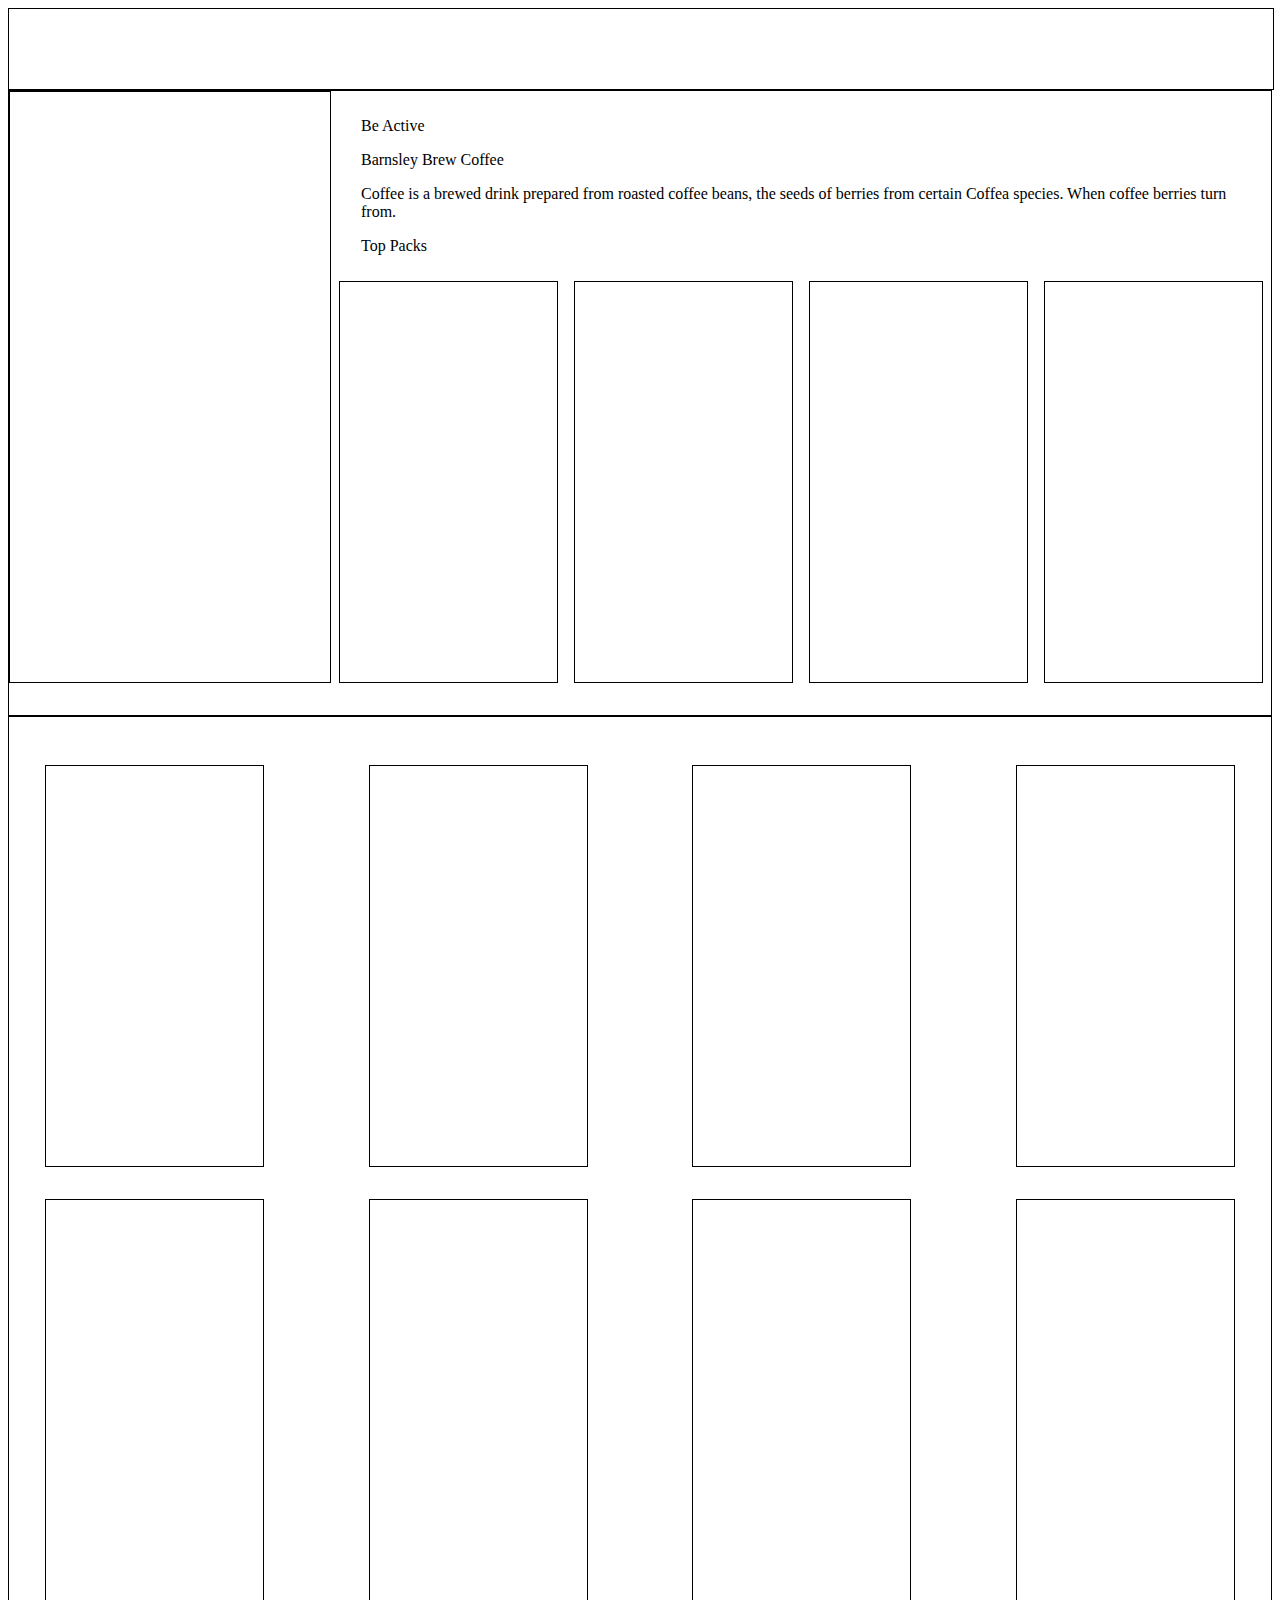
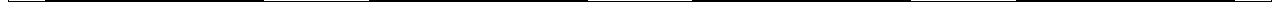
==== task_1/index.html @ 7fccbc7f "task1 part1 updated" ====
<!DOCTYPE html>
<html lang="en">
<head>
    <meta charset="UTF-8">
    <meta http-equiv="X-UA-Compatible" content="IE=edge">
    <meta name="viewport" content="width=device-width, initial-scale=1.0">
    <title>layout structuring</title>
    <link rel="stylesheet" href="./style.css">
</head>
<body>  

    <div class="wrapper">
        <div class="header"></div>
        <div class="main">
            <div class="hero-image"></div>
            <div class="hero-banner">
                <div class="text-banner">
                    <p>Be Active</p>
                    <p>Barnsley Brew Coffee</p>
                    <p>Coffee is a brewed drink prepared from roasted coffee beans, the seeds of berries from certain
                        Coffea species. When coffee berries turn from.</p>
                    <p>Top Packs</p>
                </div>
                <div class="coffee-list">
                    <div class="coffee-item"></div>
                    <div class="coffee-item"></div>
                    <div class="coffee-item"></div>
                    <div class="coffee-item"></div>
                </div>
            </div>
        </div>
        <div class="grid-items">
            <div class="coffee-item"></div>
            <div class="coffee-item"></div>
            <div class="coffee-item"></div>
            <div class="coffee-item"></div>
            <div class="coffee-item"></div>
            <div class="coffee-item"></div>
            <div class="coffee-item"></div>
            <div class="coffee-item"></div>
        </div>
    </div>
    <script src="index.js"></script>
</body>

</html>
---- task_1/style.css ----
.wrapper{
  margin: 0 auto;
  max-width: 1440px;
}

.header{
  border: 1px solid black;
  height: 80px;
  width: 100%;
}

.main{
  border: 1px solid black;
  display: flex;
  padding-bottom: 32px;
}

.hero-image{
  border: 1px solid black;
  min-width: 320px;
}

.hero-banner{
  flex: 1;
}

.text-banner{
  padding: 10px 30px;
}

.coffee-list{
  align-items: center;
  display: flex;
  justify-content: space-between;
}

.coffee-item{
  border: 1px solid black;
  height: 400px;
  margin: auto;
  width: 217px;
}

.grid-items{
  border: 1px solid black;
  display: grid;
  grid-gap: 32px;
  grid-template-columns: repeat(auto-fill, minmax(270px, 1fr));
  padding-top: 3rem;
}
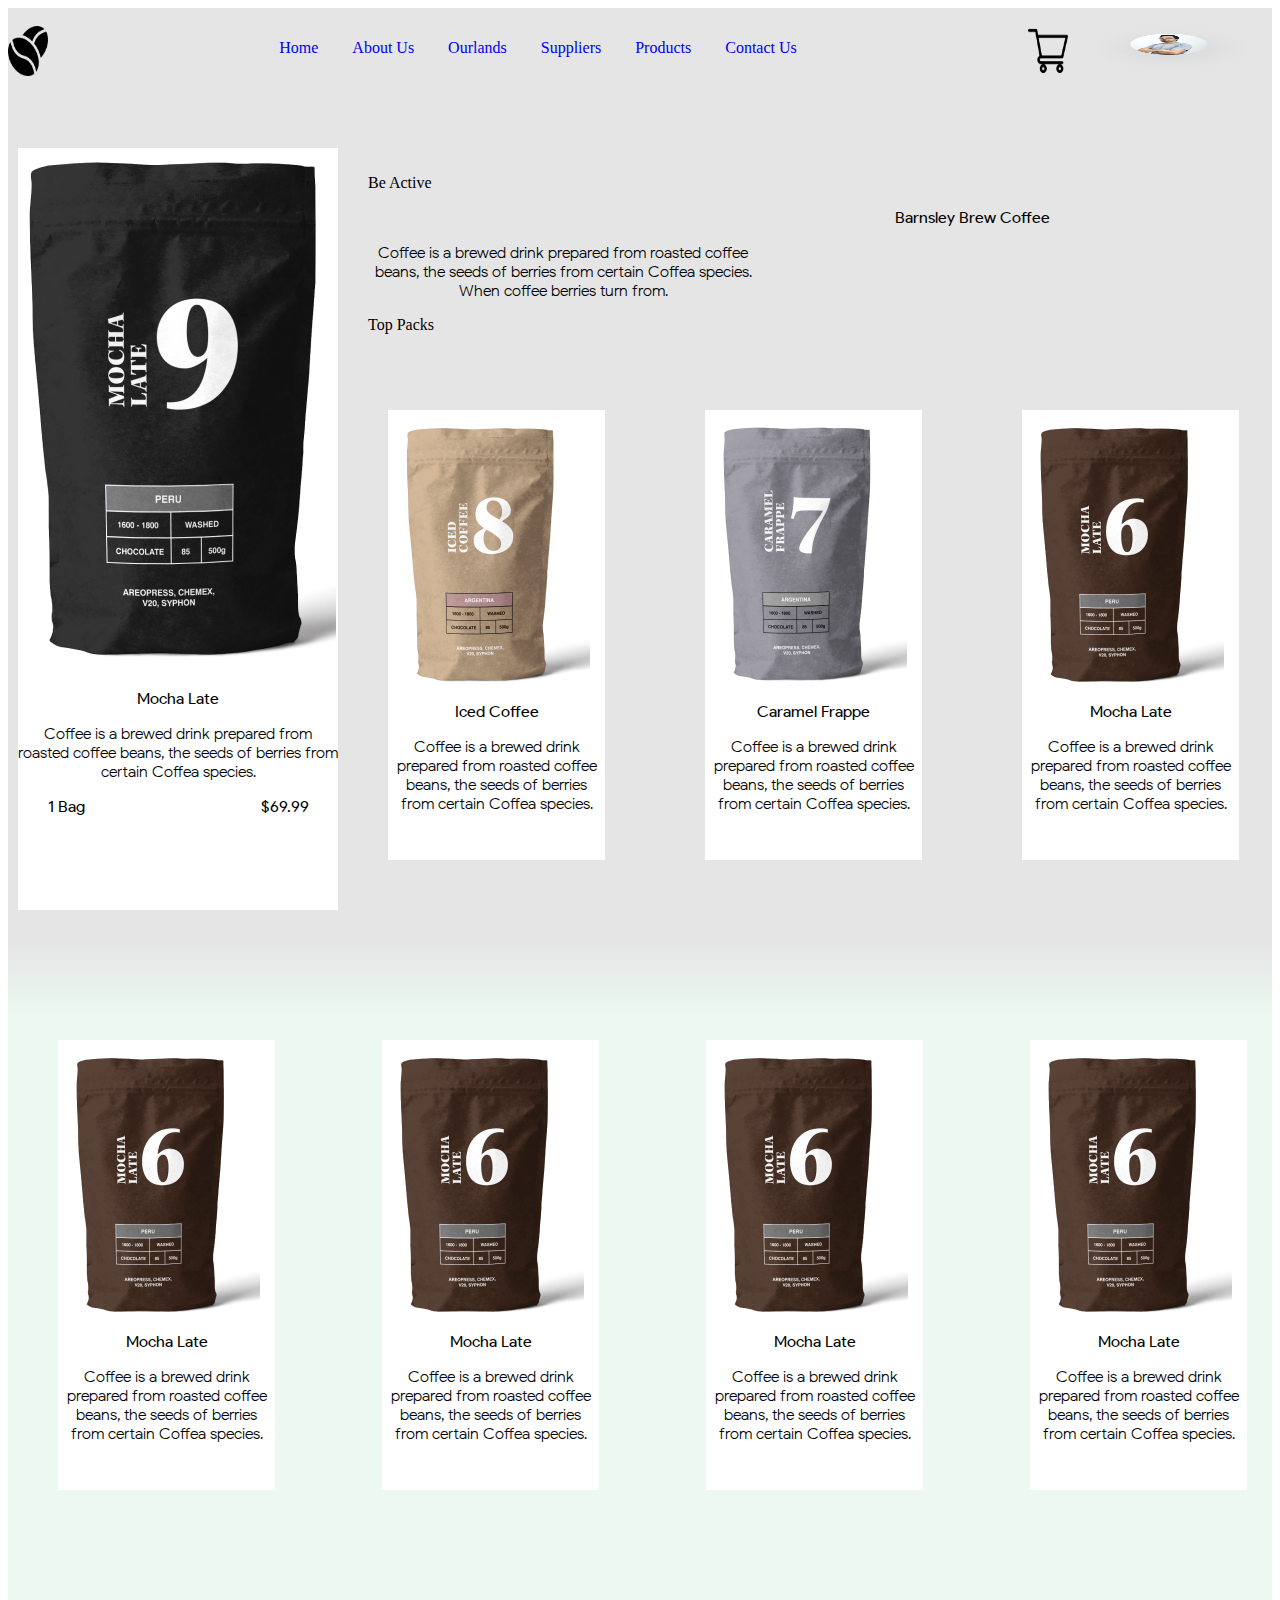
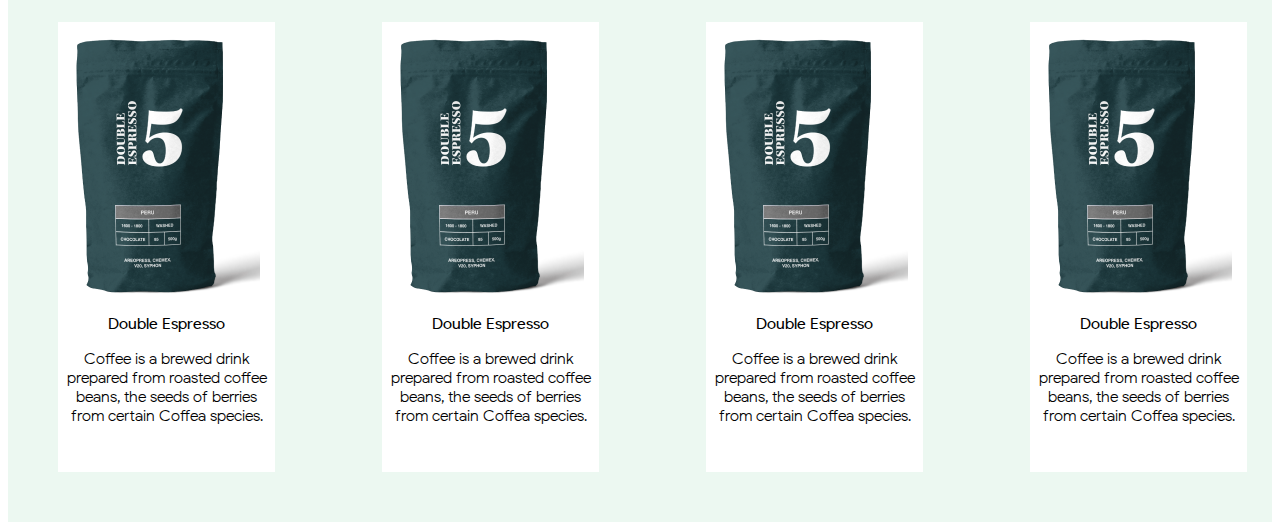
==== commit 5cfa850d: "task1 part2 update" ====
--- a/task_1/index.html
+++ b/task_1/index.html
@@ -4,40 +4,150 @@
     <meta charset="UTF-8">
     <meta http-equiv="X-UA-Compatible" content="IE=edge">
     <meta name="viewport" content="width=device-width, initial-scale=1.0">
-    <title>layout structuring</title>
+    <title>Coffee Style</title>
+    <link rel="preconnect" href="https://fonts.gstatic.com">
+    <link rel="stylesheet" href="https://stackpath.bootstrapcdn.com/font-awesome/4.7.0/css/font-awesome.min.css" integrity="sha384-wvfXpqpZZVQGK6TAh5PVlGOfQNHSoD2xbE+QkPxCAFlNEevoEH3Sl0sibVcOQVnN" crossorigin="anonymous">
     <link rel="stylesheet" href="./style.css">
+
 </head>
 <body>  
 
     <div class="wrapper">
-        <div class="header"></div>
+        <div class="header">
+                <div class="coffeebens">
+                <img  src="assets/coffee-beans.png" alt="coffee beans" class="same-size" >
+            </div>
+                <div>
+                    <a class="Nav-items menue-item  " href="http://" onclick="onMenueItemClick('itemHome')" id="itemHome">Home</a>
+                    <a class="Nav-items menue-item " href="http://"  onclick="onMenueItemClick('itemAboutUs')" id="itemAboutUs">About Us</a>
+                    <a class="Nav-items menue-item " href="http://" onclick="onMenueItemClick('itemOurlands')" id="itemOurlands">Ourlands</a>
+                    <a class="Nav-items menue-item " href="http://" onclick="onMenueItemClick('itemSuppliers')" id="itemSuppliers">Suppliers</a>
+                    <a class="Nav-items menue-item " href="http://" onclick="onMenueItemClick('itemProducts')" id="itemProducts">Products</a>
+                    <a class="Nav-items menue-item " href="http://" onclick="onMenueItemClick('itemContactUs')" id="itemContactUs">Contact Us</a>
+            </div>
+                    <div>
+                    <img src="assets/shopping-cart.png" alt="shopping cart " class="same-size" >
+                    <img  src="assets/profile Image.png" alt="profileImages" class="img-profile" >
+                    </div>
+        </div>
         <div class="main">
-            <div class="hero-image"></div>
+            <div class="hero-image">
+            <img  src="assets/MOCHA LATE.png" alt="MOCHA LATE" srcset="">
+            <div class="hero-text">
+            <p class="Ps">Mocha Late</p>
+            <p class="Gs">Coffee is a brewed drink prepared 
+                from roasted coffee beans, the seeds of berries from certain Coffea species.</p>
+            <pre class="Ps">1 Bag                                            $69.99</pre>
+            </div>
+            </div>
             <div class="hero-banner">
                 <div class="text-banner">
-                    <p>Be Active</p>
-                    <p>Barnsley Brew Coffee</p>
-                    <p>Coffee is a brewed drink prepared from roasted coffee beans, the seeds of berries from certain
+                    <p class="text-banner-color">Be Active</p>
+                    <p class="Ps fs">Barnsley Brew Coffee</p>
+                    <p class="Gs text-w">Coffee is a brewed drink prepared from roasted coffee beans, the seeds of berries from certain
                         Coffea species. When coffee berries turn from.</p>
-                    <p>Top Packs</p>
+                    <p >Top Packs</p>
                 </div>
                 <div class="coffee-list">
-                    <div class="coffee-item"></div>
-                    <div class="coffee-item"></div>
-                    <div class="coffee-item"></div>
-                    <div class="coffee-item"></div>
+                    <div class="coffee-item">
+                        <div>
+                            <img src="assets/Iced Coffee.png" alt="Iced coffee" srcset="">
+                            <p class="Ps">Iced Coffee</p>
+                            <p class="Gs">Coffee is a brewed drink prepared 
+                                from roasted coffee beans, the seeds of berries from certain Coffea species.</p>
+                        </div>
+                    </div>
+                    <div class="coffee-item">
+                        <div>
+                            <img src="assets/Caramel Frappe.png" alt="Caramel Frappe" srcset="">
+                            <p class="Ps">Caramel Frappe</p>
+                            <p class="Gs">Coffee is a brewed drink prepared 
+                                from roasted coffee beans, the seeds of berries from certain Coffea species.</p>
+                        </div>
+                    </div>
+                    <div class="coffee-item">
+                        <div>
+                            <img src="assets/MOcha Late 02.png" alt="Mocha Late" srcset="">
+                            <p class="Ps">Mocha Late</p>
+                            <p class="Gs">Coffee is a brewed drink prepared 
+                                from roasted coffee beans, the seeds of berries from certain Coffea species.</p>
+                        </div>
+                    </div>
+                    <div>
+                        <div class="coffee-item viewmore" >
+                            <img src="assets/image 2.png" alt="view more" srcset="">
+                            <p class="Ps">View More</p>
+    
+                        </div>
+                    </div>
                 </div>
             </div>
         </div>
         <div class="grid-items">
-            <div class="coffee-item"></div>
-            <div class="coffee-item"></div>
-            <div class="coffee-item"></div>
-            <div class="coffee-item"></div>
-            <div class="coffee-item"></div>
-            <div class="coffee-item"></div>
-            <div class="coffee-item"></div>
-            <div class="coffee-item"></div>
+            <div class="coffee-item">
+                <div>
+                    <img src="assets/MOcha Late 02.png" alt="Mocha Late" srcset="">
+                    <p class="Ps">Mocha Late</p>
+                    <p class="Gs">Coffee is a brewed drink prepared 
+                        from roasted coffee beans, the seeds of berries from certain Coffea species.</p>
+                </div>
+            </div>
+            <div class="coffee-item">
+                <div>
+                    <img src="assets/MOcha Late 02.png" alt="Mocha Late" srcset="">
+                    <p class="Ps">Mocha Late</p>
+                    <p class="Gs">Coffee is a brewed drink prepared 
+                        from roasted coffee beans, the seeds of berries from certain Coffea species.</p>
+                </div>
+            </div>
+            <div class="coffee-item">
+                <div>
+                    <img src="assets/MOcha Late 02.png" alt="Mocha Late" srcset="">
+                    <p class="Ps">Mocha Late</p>
+                    <p class="Gs">Coffee is a brewed drink prepared 
+                        from roasted coffee beans, the seeds of berries from certain Coffea species.</p>
+                </div>
+            </div>
+            <div class="coffee-item">
+                <div>
+                    <img src="assets/MOcha Late 02.png" alt="Mocha Late" srcset="">
+                    <p class="Ps">Mocha Late</p>
+                    <p class="Gs">Coffee is a brewed drink prepared 
+                        from roasted coffee beans, the seeds of berries from certain Coffea species.</p>
+                </div>
+            </div>
+            <div class="coffee-item">
+                <div>
+                    <img src="assets/Double espresso-1.png" alt="Double espresso" srcset="">
+                    <p class="Ps">Double Espresso</p>
+                    <p class="Gs">Coffee is a brewed drink prepared 
+                        from roasted coffee beans, the seeds of berries from certain Coffea species.</p>
+                </div>
+            </div>
+            <div class="coffee-item">
+                <div>
+                    <img src="assets/Double espresso-1.png" alt="Double espresso" srcset="">
+                    <p class="Ps">Double Espresso</p>
+                    <p class="Gs">Coffee is a brewed drink prepared 
+                        from roasted coffee beans, the seeds of berries from certain Coffea species.</p>
+                </div>
+            </div>
+            <div class="coffee-item">
+                <div>
+                    <img src="assets/Double espresso-1.png" alt="Double espresso" srcset="">
+                    <p class="Ps">Double Espresso</p>
+                    <p class="Gs">Coffee is a brewed drink prepared 
+                        from roasted coffee beans, the seeds of berries from certain Coffea species.</p>
+                </div>
+            </div>
+            <div class="coffee-item">
+                <div>
+                    <img src="assets/Double espresso-1.png" alt="Double espresso" srcset="">
+                    <p class="Ps">Double Espresso</p>
+                    <p class="Gs">Coffee is a brewed drink prepared 
+                        from roasted coffee beans, the seeds of berries from certain Coffea species.</p>
+                </div>
+            </div>
         </div>
     </div>
     <script src="index.js"></script>
--- a/task_1/style.css
+++ b/task_1/style.css
@@ -1,24 +1,82 @@
+@font-face{
+  font-family: "google sans" ;
+  src: url(./fonts/google-sans-cufonfonts-webfont/ProductSans-Light.woff);
+}
+
+
+@font-face{
+  font-family: "products san" ;
+  src: url(./fonts/FontsFree-Net-ProductSans-Regular.ttf);
+}
 
 .wrapper{
+  background: #E5E5E5;
   margin: 0 auto;
-  max-width: 1440px;
+  max-width: 1470px;
 }
 
 .header{
-  border: 1px solid black;
+  align-items: center;
+  display: flex;
   height: 80px;
+  justify-content: space-between;
   width: 100%;
 }
 
+.menue-item:hover{
+  background-color: red;
+}
+
+.active{
+  background-color: yellow;
+}
+
+.Nav-items{
+  margin: 15px;
+  text-decoration: none;
+}
+
 .main{
-  border: 1px solid black;
   display: flex;
+  margin-top: 60px;
   padding-bottom: 32px;
+  
 }
 
 .hero-image{
-  border: 1px solid black;
+  background-color: white;
   min-width: 320px;
+  margin-left: 10px;
+}
+
+.img-profile{
+  height: 55px;
+  width: 200px;
+}
+
+.same-size{
+  height: 50px;
+  margin-top: 10px;
+  width: 40px;
+}
+
+.hero-text{
+  text-align: center;
+}
+
+.Gs{
+  font-family: 'google sans';
+  text-align: center  ;
+ 
+}
+
+.text-w{
+  width: 390px;
+}
+
+.Ps{
+  font-family: "products san";
+  text-align: center;
 }
 
 .hero-banner{
@@ -32,18 +90,19 @@
 .coffee-list{
   align-items: center;
   display: flex;
-  justify-content: space-between;
+  justify-content: space-around;
 }
 
 .coffee-item{
-  border: 1px solid black;
-  height: 400px;
-  margin: auto;
+  background-color: white;
+  height: 450px;
+  margin: 50px;
   width: 217px;
+
 }
 
 .grid-items{
-  border: 1px solid black;
+  background: linear-gradient(180deg, rgba(228, 239, 233, 0) 0%, #ECF8F1 6.25%);
   display: grid;
   grid-gap: 32px;
   grid-template-columns: repeat(auto-fill, minmax(270px, 1fr));
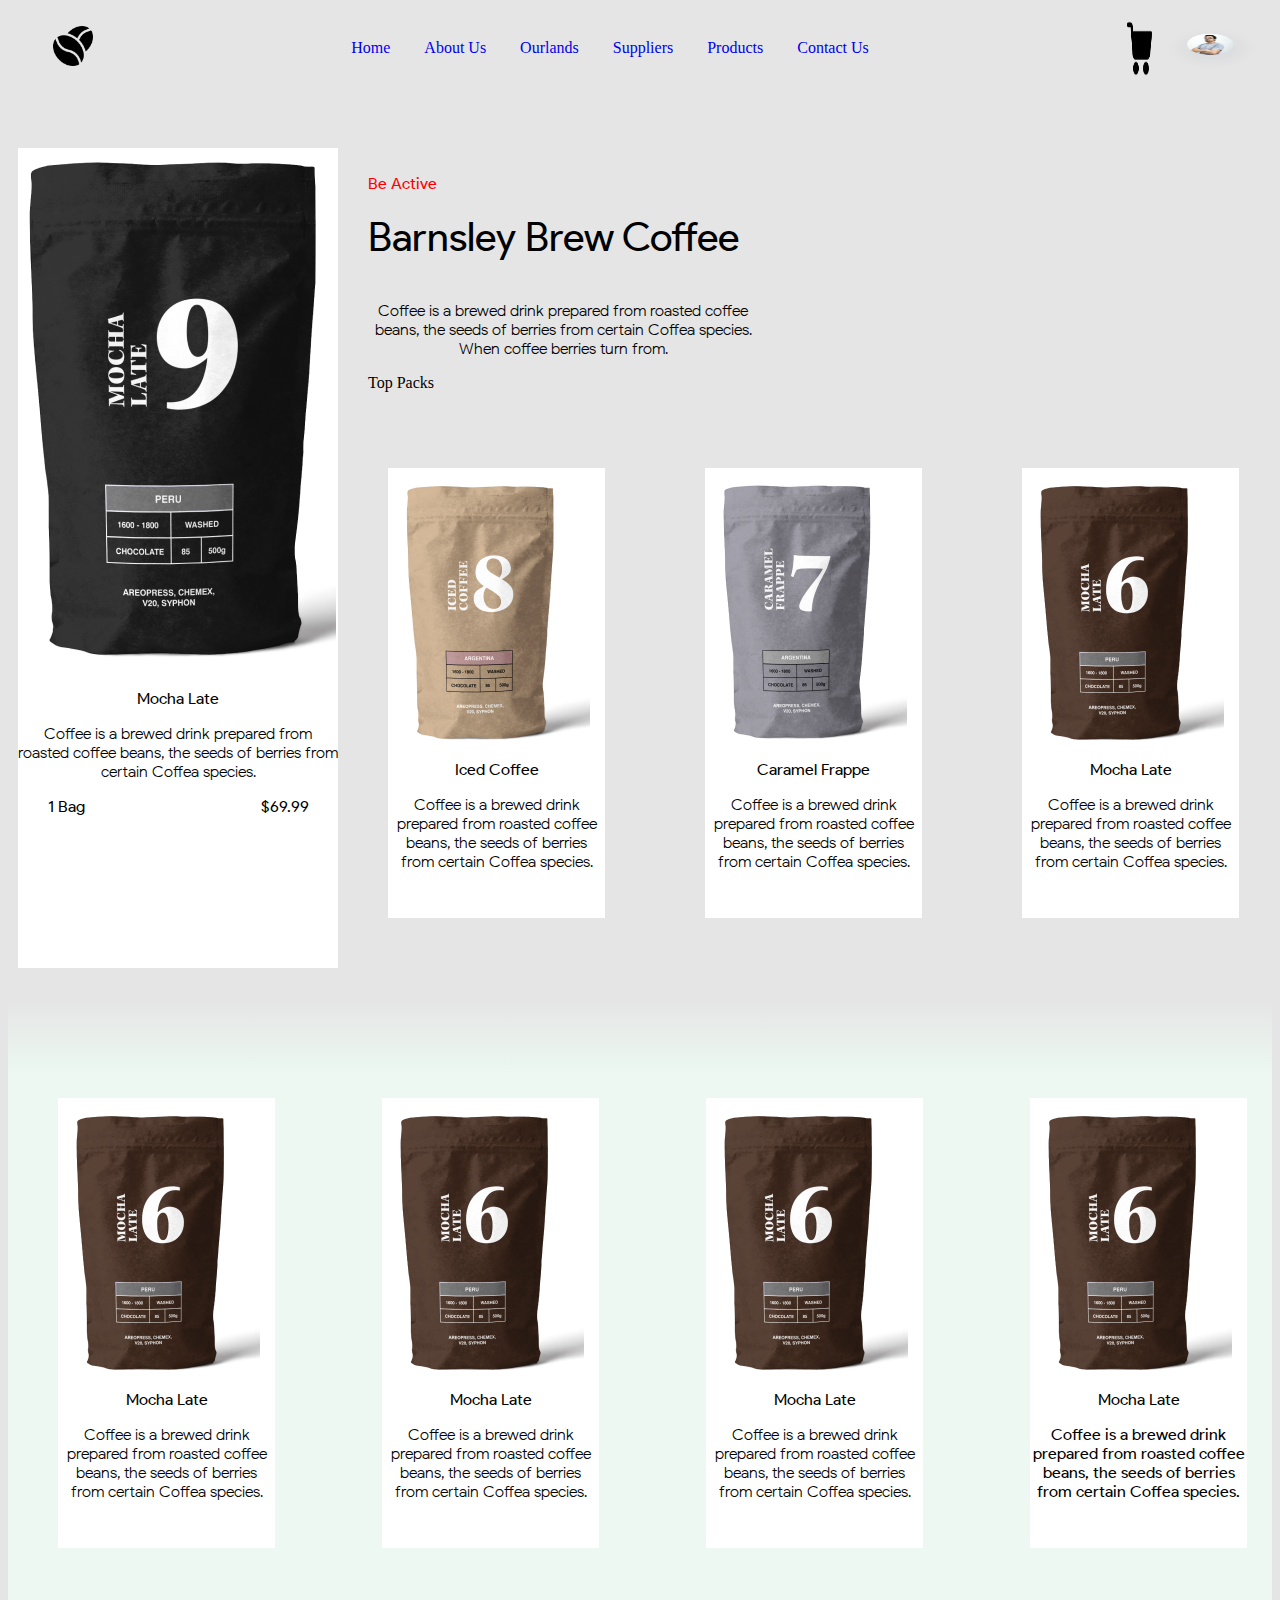
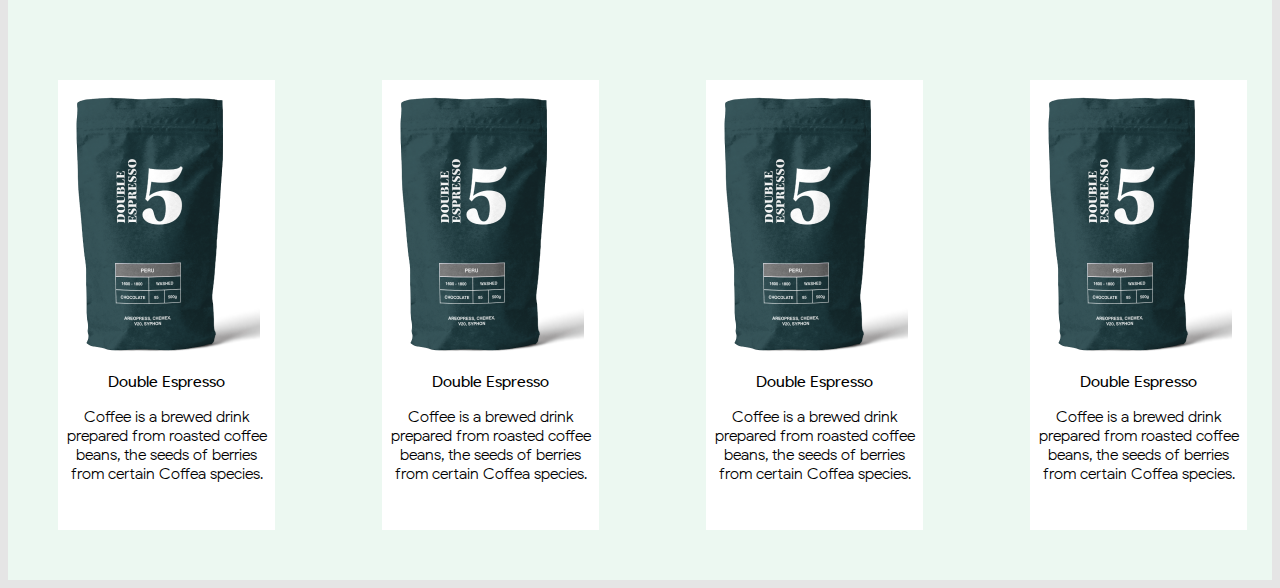
==== commit 0e07325d: "task1 part2 update 3" ====
--- a/task_1/index.html
+++ b/task_1/index.html
@@ -8,14 +8,12 @@
     <link rel="preconnect" href="https://fonts.gstatic.com">
     <link rel="stylesheet" href="https://stackpath.bootstrapcdn.com/font-awesome/4.7.0/css/font-awesome.min.css" integrity="sha384-wvfXpqpZZVQGK6TAh5PVlGOfQNHSoD2xbE+QkPxCAFlNEevoEH3Sl0sibVcOQVnN" crossorigin="anonymous">
     <link rel="stylesheet" href="./style.css">
-
 </head>
 <body>  
-
     <div class="wrapper">
         <div class="header">
                 <div class="coffeebens">
-                <img  src="assets/coffee-beans.png" alt="coffee beans" class="same-size" >
+                <img  src="assets/coffee-beans.png" alt="coffee beans" class="coffeebens-size" >
             </div>
                 <div>
                     <a class="Nav-items menue-item  " href="http://" onclick="onMenueItemClick('itemHome')" id="itemHome">Home</a>
@@ -25,59 +23,58 @@
                     <a class="Nav-items menue-item " href="http://" onclick="onMenueItemClick('itemProducts')" id="itemProducts">Products</a>
                     <a class="Nav-items menue-item " href="http://" onclick="onMenueItemClick('itemContactUs')" id="itemContactUs">Contact Us</a>
             </div>
-                    <div>
-                    <img src="assets/shopping-cart.png" alt="shopping cart " class="same-size" >
+                    <div class="left-header-img">
+                    <img src="assets/shopping-cart.png" alt="shopping cart " class="shopping-cart-size" >
                     <img  src="assets/profile Image.png" alt="profileImages" class="img-profile" >
                     </div>
         </div>
         <div class="main">
             <div class="hero-image">
-            <img  src="assets/MOCHA LATE.png" alt="MOCHA LATE" srcset="">
+            <img  src="assets/MOCHA LATE.png" alt="MOCHA LATE">
             <div class="hero-text">
-            <p class="Ps">Mocha Late</p>
-            <p class="Gs">Coffee is a brewed drink prepared 
+            <p class="Product-sans-font">Mocha Late</p>
+            <p class="Google-sans-font">Coffee is a brewed drink prepared 
                 from roasted coffee beans, the seeds of berries from certain Coffea species.</p>
-            <pre class="Ps">1 Bag                                            $69.99</pre>
+            <pre class="Product-sans-font">1 Bag                                            $69.99</pre>
             </div>
             </div>
             <div class="hero-banner">
                 <div class="text-banner">
                     <p class="text-banner-color">Be Active</p>
-                    <p class="Ps fs">Barnsley Brew Coffee</p>
-                    <p class="Gs text-w">Coffee is a brewed drink prepared from roasted coffee beans, the seeds of berries from certain
+                    <p class="Product-sans-font title-Barsley-coffee">Barnsley Brew Coffee</p>
+                    <p class="Google-sans-font text-w">Coffee is a brewed drink prepared from roasted coffee beans, the seeds of berries from certain
                         Coffea species. When coffee berries turn from.</p>
                     <p >Top Packs</p>
                 </div>
                 <div class="coffee-list">
                     <div class="coffee-item">
                         <div>
-                            <img src="assets/Iced Coffee.png" alt="Iced coffee" srcset="">
-                            <p class="Ps">Iced Coffee</p>
-                            <p class="Gs">Coffee is a brewed drink prepared 
+                            <img src="assets/Iced Coffee.png" alt="Iced coffee">
+                            <p class="Product-sans-font">Iced Coffee</p>
+                            <p class="Google-sans-font">Coffee is a brewed drink prepared 
                                 from roasted coffee beans, the seeds of berries from certain Coffea species.</p>
                         </div>
                     </div>
                     <div class="coffee-item">
                         <div>
-                            <img src="assets/Caramel Frappe.png" alt="Caramel Frappe" srcset="">
-                            <p class="Ps">Caramel Frappe</p>
-                            <p class="Gs">Coffee is a brewed drink prepared 
+                            <img src="assets/Caramel Frappe.png" alt="Caramel Frappe">
+                            <p class="Product-sans-font">Caramel Frappe</p>
+                            <p class="Google-sans-font">Coffee is a brewed drink prepared 
                                 from roasted coffee beans, the seeds of berries from certain Coffea species.</p>
                         </div>
                     </div>
                     <div class="coffee-item">
                         <div>
-                            <img src="assets/MOcha Late 02.png" alt="Mocha Late" srcset="">
-                            <p class="Ps">Mocha Late</p>
-                            <p class="Gs">Coffee is a brewed drink prepared 
+                            <img src="assets/MOcha Late 02.png" alt="Mocha Late">
+                            <p class="Product-sans-font">Mocha Late</p>
+                            <p class="Google-sans-font">Coffee is a brewed drink prepared 
                                 from roasted coffee beans, the seeds of berries from certain Coffea species.</p>
                         </div>
                     </div>
                     <div>
-                        <div class="coffee-item viewmore" >
-                            <img src="assets/image 2.png" alt="view more" srcset="">
-                            <p class="Ps">View More</p>
-    
+                        <div class="coffee-item viewmore-img" >
+                            <img src="assets/image 2.png" alt="view more">
+                            <p class="Product-sans-font">View More</p>
                         </div>
                     </div>
                 </div>
@@ -86,65 +83,65 @@
         <div class="grid-items">
             <div class="coffee-item">
                 <div>
-                    <img src="assets/MOcha Late 02.png" alt="Mocha Late" srcset="">
-                    <p class="Ps">Mocha Late</p>
-                    <p class="Gs">Coffee is a brewed drink prepared 
+                    <img src="assets/MOcha Late 02.png" alt="Mocha Late">
+                    <p class="Product-sans-font">Mocha Late</p>
+                    <p class="Google-sans-font">Coffee is a brewed drink prepared 
                         from roasted coffee beans, the seeds of berries from certain Coffea species.</p>
                 </div>
             </div>
             <div class="coffee-item">
                 <div>
-                    <img src="assets/MOcha Late 02.png" alt="Mocha Late" srcset="">
-                    <p class="Ps">Mocha Late</p>
-                    <p class="Gs">Coffee is a brewed drink prepared 
+                    <img src="assets/MOcha Late 02.png" alt="Mocha Late">
+                    <p class="Product-sans-font">Mocha Late</p>
+                    <p class="Google-sans-font">Coffee is a brewed drink prepared 
                         from roasted coffee beans, the seeds of berries from certain Coffea species.</p>
                 </div>
             </div>
             <div class="coffee-item">
                 <div>
-                    <img src="assets/MOcha Late 02.png" alt="Mocha Late" srcset="">
-                    <p class="Ps">Mocha Late</p>
-                    <p class="Gs">Coffee is a brewed drink prepared 
+                    <img src="assets/MOcha Late 02.png" alt="Mocha Late">
+                    <p class="Product-sans-font">Mocha Late</p>
+                    <p class="Google-sans-font">Coffee is a brewed drink prepared 
                         from roasted coffee beans, the seeds of berries from certain Coffea species.</p>
                 </div>
             </div>
             <div class="coffee-item">
                 <div>
-                    <img src="assets/MOcha Late 02.png" alt="Mocha Late" srcset="">
-                    <p class="Ps">Mocha Late</p>
-                    <p class="Gs">Coffee is a brewed drink prepared 
+                    <img src="assets/MOcha Late 02.png" alt="Mocha Late">
+                    <p class="Product-sans-font">Mocha Late</p>
+                    <p class="Product-sans-font">Coffee is a brewed drink prepared 
                         from roasted coffee beans, the seeds of berries from certain Coffea species.</p>
                 </div>
             </div>
             <div class="coffee-item">
                 <div>
-                    <img src="assets/Double espresso-1.png" alt="Double espresso" srcset="">
-                    <p class="Ps">Double Espresso</p>
-                    <p class="Gs">Coffee is a brewed drink prepared 
+                    <img src="assets/Double espresso-1.png" alt="Double espresso">
+                    <p class="Product-sans-font">Double Espresso</p>
+                    <p class="Google-sans-font">Coffee is a brewed drink prepared 
                         from roasted coffee beans, the seeds of berries from certain Coffea species.</p>
                 </div>
             </div>
             <div class="coffee-item">
                 <div>
-                    <img src="assets/Double espresso-1.png" alt="Double espresso" srcset="">
-                    <p class="Ps">Double Espresso</p>
-                    <p class="Gs">Coffee is a brewed drink prepared 
+                    <img src="assets/Double espresso-1.png" alt="Double espresso">
+                    <p class="Product-sans-font">Double Espresso</p>
+                    <p class="Google-sans-font">Coffee is a brewed drink prepared 
                         from roasted coffee beans, the seeds of berries from certain Coffea species.</p>
                 </div>
             </div>
             <div class="coffee-item">
                 <div>
-                    <img src="assets/Double espresso-1.png" alt="Double espresso" srcset="">
-                    <p class="Ps">Double Espresso</p>
-                    <p class="Gs">Coffee is a brewed drink prepared 
+                    <img src="assets/Double espresso-1.png" alt="Double espresso">
+                    <p class="Product-sans-font">Double Espresso</p>
+                    <p class="Google-sans-font">Coffee is a brewed drink prepared 
                         from roasted coffee beans, the seeds of berries from certain Coffea species.</p>
                 </div>
             </div>
             <div class="coffee-item">
                 <div>
-                    <img src="assets/Double espresso-1.png" alt="Double espresso" srcset="">
-                    <p class="Ps">Double Espresso</p>
-                    <p class="Gs">Coffee is a brewed drink prepared 
+                    <img src="assets/Double espresso-1.png" alt="Double espresso">
+                    <p class="Product-sans-font">Double Espresso</p>
+                    <p class="Google-sans-font">Coffee is a brewed drink prepared 
                         from roasted coffee beans, the seeds of berries from certain Coffea species.</p>
                 </div>
             </div>
--- a/task_1/style.css
+++ b/task_1/style.css
@@ -2,19 +2,17 @@
   font-family: "google sans" ;
   src: url(./fonts/google-sans-cufonfonts-webfont/ProductSans-Light.woff);
 }
-
-
 @font-face{
   font-family: "products san" ;
   src: url(./fonts/FontsFree-Net-ProductSans-Regular.ttf);
 }
-
+body{
+  background: #E5E5E5;
+}
 .wrapper{
-  background: #E5E5E5;
   margin: 0 auto;
   max-width: 1470px;
 }
-
 .header{
   align-items: center;
   display: flex;
@@ -22,85 +20,70 @@
   justify-content: space-between;
   width: 100%;
 }
-
+.left-header-img{
+  display: flex;
+}
 .menue-item:hover{
   background-color: red;
 }
-
 .active{
   background-color: yellow;
 }
-
 .Nav-items{
   margin: 15px;
   text-decoration: none;
 }
-
 .main{
   display: flex;
   margin-top: 60px;
   padding-bottom: 32px;
-  
 }
-
 .hero-image{
   background-color: white;
   min-width: 320px;
   margin-left: 10px;
 }
-
 .img-profile{
   height: 55px;
-  width: 200px;
+  min-width: 120px;
 }
-
-.same-size{
-  height: 50px;
-  margin-top: 10px;
+.shopping-cart-size{
+  width: 25px;
+}
+.coffeebens-size{
   width: 40px;
 }
-
 .hero-text{
   text-align: center;
 }
-
-.Gs{
+.Google-sans-font{
   font-family: 'google sans';
   text-align: center  ;
- 
 }
-
 .text-w{
   width: 390px;
 }
-
-.Ps{
+.Product-sans-font{
   font-family: "products san";
   text-align: center;
 }
-
 .hero-banner{
   flex: 1;
 }
-
 .text-banner{
   padding: 10px 30px;
 }
-
 .coffee-list{
   align-items: center;
   display: flex;
   justify-content: space-around;
 }
-
 .coffee-item{
   background-color: white;
   height: 450px;
   margin: 50px;
   width: 217px;
-
 }
-
 .grid-items{
   background: linear-gradient(180deg, rgba(228, 239, 233, 0) 0%, #ECF8F1 6.25%);
   display: grid;
@@ -108,3 +91,19 @@
   grid-template-columns: repeat(auto-fill, minmax(270px, 1fr));
   padding-top: 3rem;
 }
+.viewmore-img{
+  height: 10px;
+  width: 90px;
+}
+.text-banner-color{
+ color: red;
+ font-family: "products san";
+}
+.title-Barsley-coffee{
+  font-size: 40px;
+  margin-top: 20px;
+  text-align: start;
+}
+.coffeebens{
+  margin-left: 45px;
+}
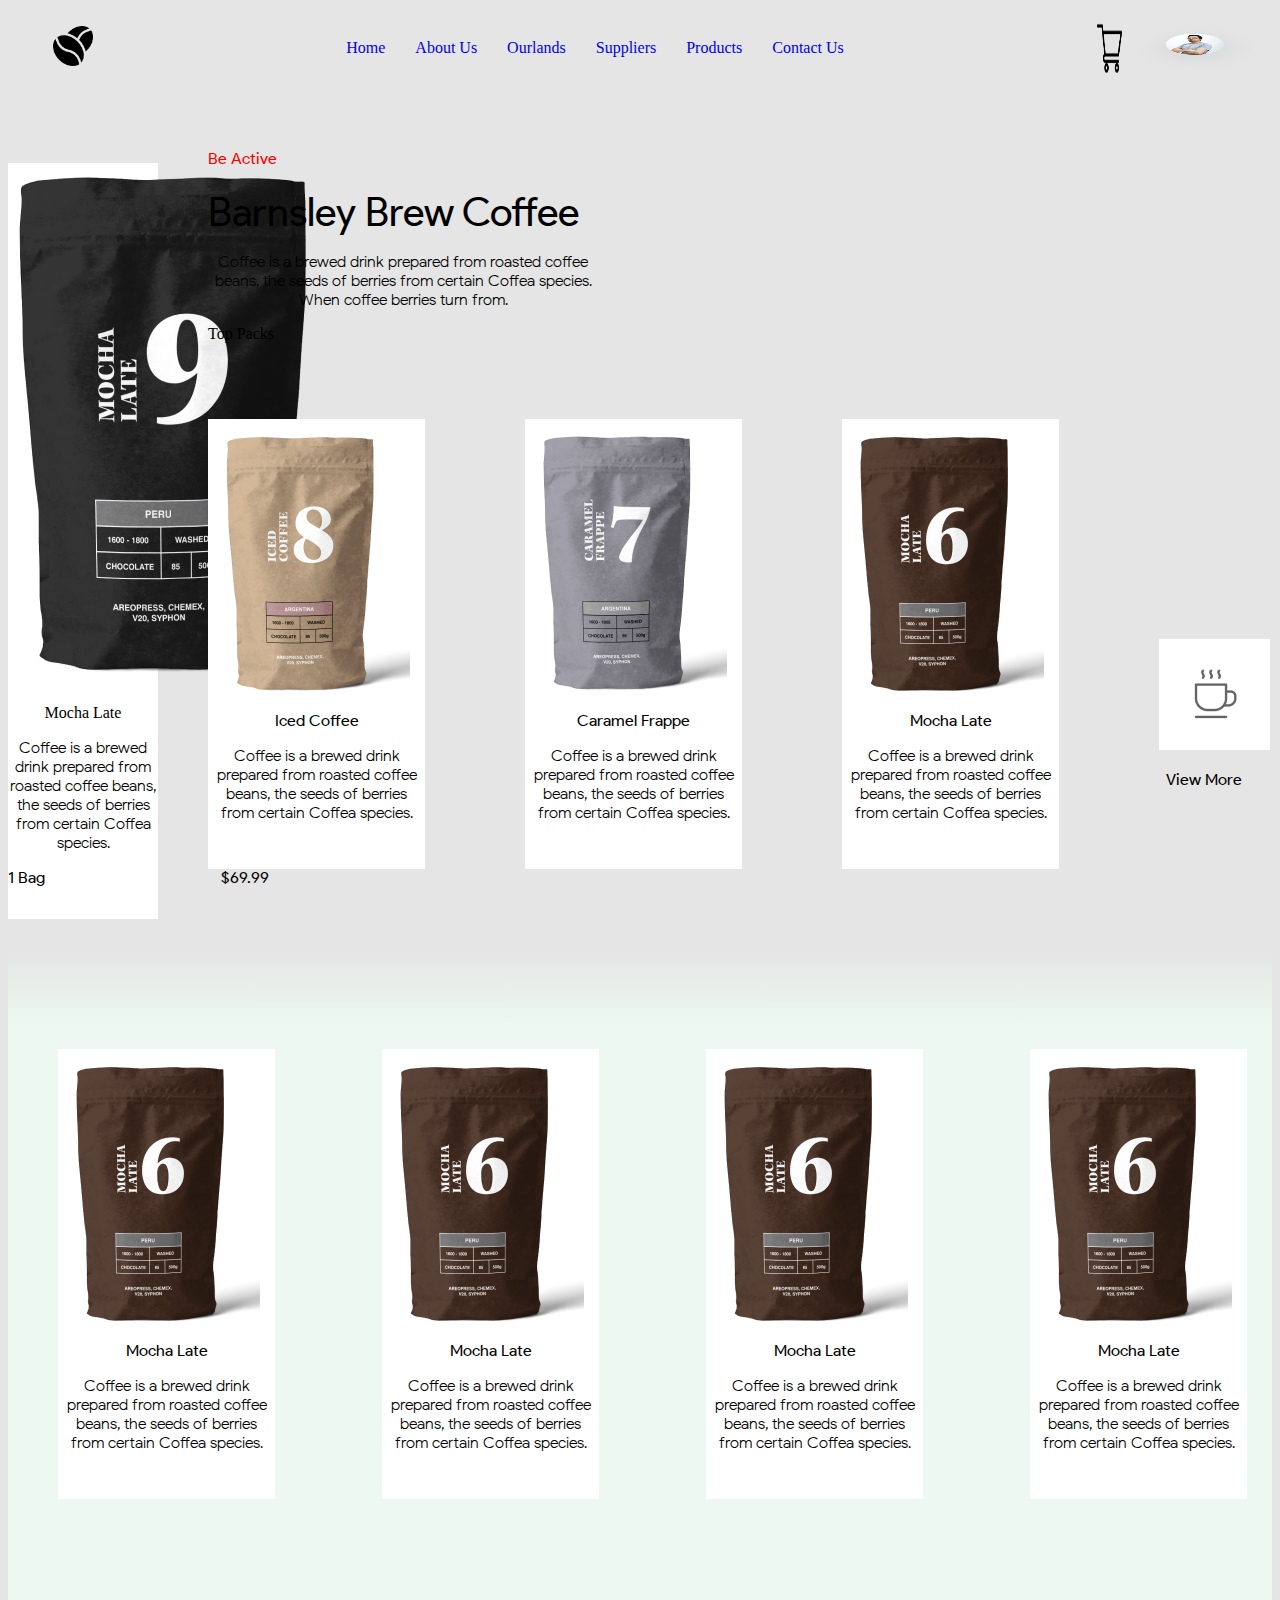
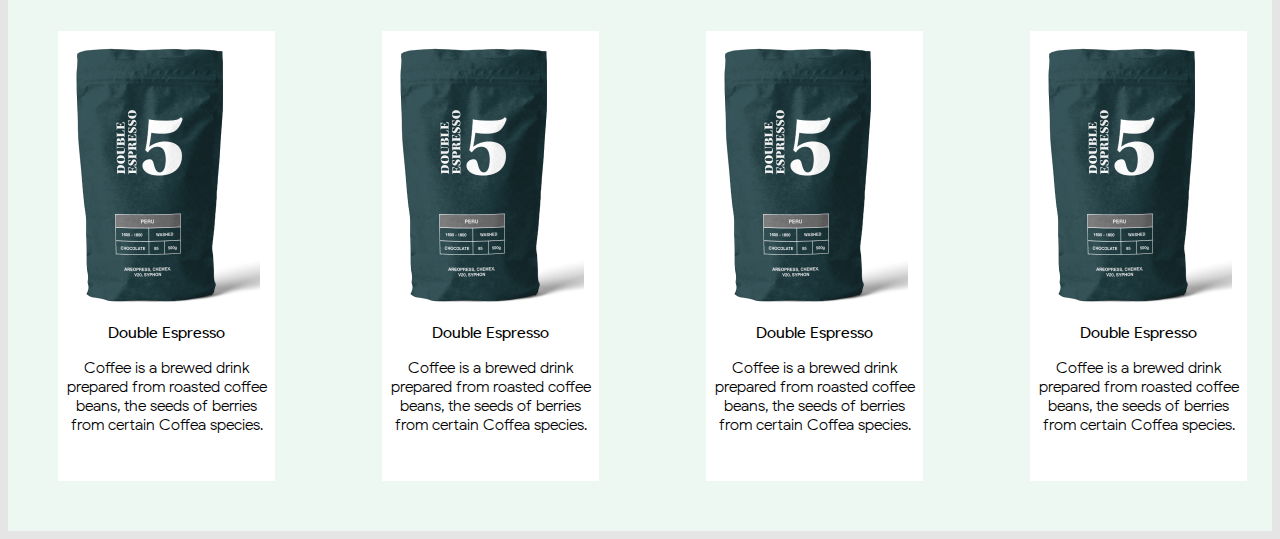
==== commit c5b72069: "task1 part2 update 6" ====
--- a/task_1/index.html
+++ b/task_1/index.html
@@ -13,135 +13,135 @@
     <div class="wrapper">
         <div class="header">
                 <div class="coffeebens">
-                <img  src="assets/coffee-beans.png" alt="coffee beans" class="coffeebens-size" >
+                <img  src="assets/coffeeBeans.png" alt="coffee beans" class="coffeebensSize" >
             </div>
-                <div>
-                    <a class="Nav-items menue-item  " href="http://" onclick="onMenueItemClick('itemHome')" id="itemHome">Home</a>
-                    <a class="Nav-items menue-item " href="http://"  onclick="onMenueItemClick('itemAboutUs')" id="itemAboutUs">About Us</a>
-                    <a class="Nav-items menue-item " href="http://" onclick="onMenueItemClick('itemOurlands')" id="itemOurlands">Ourlands</a>
-                    <a class="Nav-items menue-item " href="http://" onclick="onMenueItemClick('itemSuppliers')" id="itemSuppliers">Suppliers</a>
-                    <a class="Nav-items menue-item " href="http://" onclick="onMenueItemClick('itemProducts')" id="itemProducts">Products</a>
-                    <a class="Nav-items menue-item " href="http://" onclick="onMenueItemClick('itemContactUs')" id="itemContactUs">Contact Us</a>
+                <div class="allLinksNavBar">
+                    <a class="navItems menueItem  " href="http://" onclick="onMenueItemClick('itemHome')" id="itemHome">Home</a>
+                    <a class="navItems menueItem " href="http://"  onclick="onMenueItemClick('itemAboutUs')" id="itemAboutUs">About Us</a>
+                    <a class="navItems menueItem " href="http://" onclick="onMenueItemClick('itemOurlands')" id="itemOurlands">Ourlands</a>
+                    <a class="navItems menueItem " href="http://" onclick="onMenueItemClick('itemSuppliers')" id="itemSuppliers">Suppliers</a>
+                    <a class="navItems menueItem " href="http://" onclick="onMenueItemClick('itemProducts')" id="itemProducts">Products</a>
+                    <a class="navItems menueItem" href="http://" onclick="onMenueItemClick('itemContactUs')" id="itemContactUs">Contact Us</a>
             </div>
-                    <div class="left-header-img">
-                    <img src="assets/shopping-cart.png" alt="shopping cart " class="shopping-cart-size" >
-                    <img  src="assets/profile Image.png" alt="profileImages" class="img-profile" >
+                    <div class="leftHeaderImg">
+                    <img src="assets/shoppingCart.png" alt="shopping cart " class="shoppingCartSize" >
+                    <img  src="assets/profileImage.png" alt="profileImages" class="imgProfile" >
                     </div>
         </div>
         <div class="main">
-            <div class="hero-image">
-            <img  src="assets/MOCHA LATE.png" alt="MOCHA LATE">
-            <div class="hero-text">
-            <p class="Product-sans-font">Mocha Late</p>
-            <p class="Google-sans-font">Coffee is a brewed drink prepared 
+            <div class="heroImage">
+            <img  src="assets/mochaLate-9.png" alt="MOCHA LATE">
+            <div class="heroText">
+            <p class="productSansFontt">Mocha Late</p>
+            <p class="googleSansFont">Coffee is a brewed drink prepared 
                 from roasted coffee beans, the seeds of berries from certain Coffea species.</p>
-            <pre class="Product-sans-font">1 Bag                                            $69.99</pre>
+            <pre class="productSansFont">1 Bag                                            $69.99</pre>
             </div>
             </div>
-            <div class="hero-banner">
-                <div class="text-banner">
-                    <p class="text-banner-color">Be Active</p>
-                    <p class="Product-sans-font title-Barsley-coffee">Barnsley Brew Coffee</p>
-                    <p class="Google-sans-font text-w">Coffee is a brewed drink prepared from roasted coffee beans, the seeds of berries from certain
+            <div class="heroBanner">
+                <div class="textBanner">
+                    <p class="textBannerColor">Be Active</p>
+                    <p class="productSansFont titleBarsleyCoffee">Barnsley Brew Coffee</p>
+                    <p class="googleSansFont textBelowBarnsleyCoffee">Coffee is a brewed drink prepared from roasted coffee beans, the seeds of berries from certain
                         Coffea species. When coffee berries turn from.</p>
                     <p >Top Packs</p>
                 </div>
-                <div class="coffee-list">
-                    <div class="coffee-item">
+                <div class="coffeeList">
+                    <div class="coffeeItem">
                         <div>
-                            <img src="assets/Iced Coffee.png" alt="Iced coffee">
-                            <p class="Product-sans-font">Iced Coffee</p>
-                            <p class="Google-sans-font">Coffee is a brewed drink prepared 
+                            <img src="assets/icedCoffee.png" alt="Iced coffee">
+                            <p class="productSansFont">Iced Coffee</p>
+                            <p class="googleSansFont">Coffee is a brewed drink prepared 
                                 from roasted coffee beans, the seeds of berries from certain Coffea species.</p>
                         </div>
                     </div>
-                    <div class="coffee-item">
+                    <div class="coffeeItem">
                         <div>
-                            <img src="assets/Caramel Frappe.png" alt="Caramel Frappe">
-                            <p class="Product-sans-font">Caramel Frappe</p>
-                            <p class="Google-sans-font">Coffee is a brewed drink prepared 
+                            <img src="assets/caramelFrappe.png" alt="Caramel Frappe">
+                            <p class="productSansFont">Caramel Frappe</p>
+                            <p class="googleSansFont">Coffee is a brewed drink prepared 
                                 from roasted coffee beans, the seeds of berries from certain Coffea species.</p>
                         </div>
                     </div>
-                    <div class="coffee-item">
+                    <div class="coffeeItem">
                         <div>
-                            <img src="assets/MOcha Late 02.png" alt="Mocha Late">
-                            <p class="Product-sans-font">Mocha Late</p>
-                            <p class="Google-sans-font">Coffee is a brewed drink prepared 
+                            <img src="assets/mochaLate.png" alt="Mocha Late">
+                            <p class="productSansFont">Mocha Late</p>
+                            <p class="googleSansFont">Coffee is a brewed drink prepared 
                                 from roasted coffee beans, the seeds of berries from certain Coffea species.</p>
                         </div>
                     </div>
                     <div>
-                        <div class="coffee-item viewmore-img" >
-                            <img src="assets/image 2.png" alt="view more">
-                            <p class="Product-sans-font">View More</p>
+                        <div class="coffeeItem viewmoreImg" >
+                            <img src="assets/viewMore.png" alt="view more">
+                            <p class="productSansFont">View More</p>
                         </div>
                     </div>
                 </div>
             </div>
         </div>
-        <div class="grid-items">
-            <div class="coffee-item">
+        <div class="gridItems">
+            <div class="coffeeItem">
                 <div>
-                    <img src="assets/MOcha Late 02.png" alt="Mocha Late">
-                    <p class="Product-sans-font">Mocha Late</p>
-                    <p class="Google-sans-font">Coffee is a brewed drink prepared 
+                    <img src="assets/mochaLate.png" alt="Mocha Late">
+                    <p class="productSansFont">Mocha Late</p>
+                    <p class="googleSansFont">Coffee is a brewed drink prepared 
                         from roasted coffee beans, the seeds of berries from certain Coffea species.</p>
                 </div>
             </div>
-            <div class="coffee-item">
+            <div class="coffeeItem">
                 <div>
-                    <img src="assets/MOcha Late 02.png" alt="Mocha Late">
-                    <p class="Product-sans-font">Mocha Late</p>
-                    <p class="Google-sans-font">Coffee is a brewed drink prepared 
+                    <img src="assets/mochaLate.png" alt="Mocha Late">
+                    <p class="productSansFont">Mocha Late</p>
+                    <p class="googleSansFont">Coffee is a brewed drink prepared 
                         from roasted coffee beans, the seeds of berries from certain Coffea species.</p>
                 </div>
             </div>
-            <div class="coffee-item">
+            <div class="coffeeItem">
                 <div>
-                    <img src="assets/MOcha Late 02.png" alt="Mocha Late">
-                    <p class="Product-sans-font">Mocha Late</p>
-                    <p class="Google-sans-font">Coffee is a brewed drink prepared 
+                    <img src="assets/mochaLate.png" alt="Mocha Late">
+                    <p class="productSansFont">Mocha Late</p>
+                    <p class="googleSansFont">Coffee is a brewed drink prepared 
                         from roasted coffee beans, the seeds of berries from certain Coffea species.</p>
                 </div>
             </div>
-            <div class="coffee-item">
+            <div class="coffeeItem">
                 <div>
-                    <img src="assets/MOcha Late 02.png" alt="Mocha Late">
-                    <p class="Product-sans-font">Mocha Late</p>
-                    <p class="Product-sans-font">Coffee is a brewed drink prepared 
+                    <img src="assets/mochaLate.png" alt="Mocha Late">
+                    <p class="productSansFont">Mocha Late</p>
+                    <p class="googleSansFont">Coffee is a brewed drink prepared 
                         from roasted coffee beans, the seeds of berries from certain Coffea species.</p>
                 </div>
             </div>
-            <div class="coffee-item">
+            <div class="coffeeItem">
                 <div>
-                    <img src="assets/Double espresso-1.png" alt="Double espresso">
-                    <p class="Product-sans-font">Double Espresso</p>
-                    <p class="Google-sans-font">Coffee is a brewed drink prepared 
+                    <img src="assets/doubleEspresso.png" alt="Double espresso">
+                    <p class="productSansFont">Double Espresso</p>
+                    <p class="googleSansFont">Coffee is a brewed drink prepared 
                         from roasted coffee beans, the seeds of berries from certain Coffea species.</p>
                 </div>
             </div>
-            <div class="coffee-item">
+            <div class="coffeeItem">
                 <div>
-                    <img src="assets/Double espresso-1.png" alt="Double espresso">
-                    <p class="Product-sans-font">Double Espresso</p>
-                    <p class="Google-sans-font">Coffee is a brewed drink prepared 
+                    <img src="assets/doubleEspresso.png" alt="Double espresso">
+                    <p class="productSansFont">Double Espresso</p>
+                    <p class="googleSansFont">Coffee is a brewed drink prepared 
                         from roasted coffee beans, the seeds of berries from certain Coffea species.</p>
                 </div>
             </div>
-            <div class="coffee-item">
+            <div class="coffeeItem">
                 <div>
-                    <img src="assets/Double espresso-1.png" alt="Double espresso">
-                    <p class="Product-sans-font">Double Espresso</p>
-                    <p class="Google-sans-font">Coffee is a brewed drink prepared 
+                    <img src="assets/doubleEspresso.png" alt="Double espresso">
+                    <p class="productSansFont">Double Espresso</p>
+                    <p class="googleSansFont">Coffee is a brewed drink prepared 
                         from roasted coffee beans, the seeds of berries from certain Coffea species.</p>
                 </div>
             </div>
-            <div class="coffee-item">
+            <div class="coffeeItem">
                 <div>
-                    <img src="assets/Double espresso-1.png" alt="Double espresso">
-                    <p class="Product-sans-font">Double Espresso</p>
-                    <p class="Google-sans-font">Coffee is a brewed drink prepared 
+                    <img src="assets/doubleEspresso.png" alt="Double espresso">
+                    <p class="productSansFont">Double Espresso</p>
+                    <p class="googleSansFont">Coffee is a brewed drink prepared 
                         from roasted coffee beans, the seeds of berries from certain Coffea species.</p>
                 </div>
             </div>
@@ -151,4 +151,3 @@
 </body>
 
 </html>
-
--- a/task_1/style.css
+++ b/task_1/style.css
@@ -2,17 +2,21 @@
   font-family: "google sans" ;
   src: url(./fonts/google-sans-cufonfonts-webfont/ProductSans-Light.woff);
 }
+
 @font-face{
   font-family: "products san" ;
-  src: url(./fonts/FontsFree-Net-ProductSans-Regular.ttf);
+  src:
+   url(./fonts/FontsFree-Net-ProductSans-Regular.ttf);
 }
 body{
   background: #E5E5E5;
 }
+
 .wrapper{
-  margin: 0 auto;
+  margin: 0 auto ; 
   max-width: 1470px;
 }
+
 .header{
   align-items: center;
   display: flex;
@@ -20,90 +24,118 @@
   justify-content: space-between;
   width: 100%;
 }
-.left-header-img{
+
+.leftHeaderImg{
   display: flex;
 }
-.menue-item:hover{
+
+.menueItem:hover{
   background-color: red;
 }
+
 .active{
   background-color: yellow;
 }
-.Nav-items{
+
+.navItems{
   margin: 15px;
   text-decoration: none;
 }
+
 .main{
   display: flex;
-  margin-top: 60px;
-  padding-bottom: 32px;
+  margin: 60px 0 0 0 0;
+  padding: 0 0 32px 0;
 }
-.hero-image{
+
+.allLinksNavBar{
+  display: flex;
+}
+
+.heroImage{
   background-color: white;
-  min-width: 320px;
-  margin-left: 10px;
+  margin: 75px 0 0 0;
+  min-width: 150px;
 }
-.img-profile{
+
+.imgProfile{
   height: 55px;
-  min-width: 120px;
+  min-width: 150px;
 }
-.shopping-cart-size{
+
+.shoppingCartSize{
   width: 25px;
 }
-.coffeebens-size{
+
+.coffeebensSize{
   width: 40px;
 }
-.hero-text{
+
+.heroText{
   text-align: center;
 }
-.Google-sans-font{
+
+.googleSansFont{
   font-family: 'google sans';
   text-align: center  ;
 }
-.text-w{
+
+.textBelowBarnsleyCoffee{
   width: 390px;
 }
-.Product-sans-font{
+
+.productSansFont{
   font-family: "products san";
   text-align: center;
 }
-.hero-banner{
+
+.heroBanner{
   flex: 1;
 }
-.text-banner{
+
+.textBanner{
+  margin: 35px 0 0 20px;
   padding: 10px 30px;
 }
-.coffee-list{
+
+.coffeeList{
   align-items: center;
   display: flex;
   justify-content: space-around;
 }
-.coffee-item{
+
+.coffeeItem{
   background-color: white;
   height: 450px;
   margin: 50px;
   width: 217px;
 }
-.grid-items{
+
+.gridItems{
   background: linear-gradient(180deg, rgba(228, 239, 233, 0) 0%, #ECF8F1 6.25%);
   display: grid;
   grid-gap: 32px;
   grid-template-columns: repeat(auto-fill, minmax(270px, 1fr));
-  padding-top: 3rem;
+  padding: 3rem 0 0 0;
 }
-.viewmore-img{
+
+.viewmoreImg{
   height: 10px;
   width: 90px;
 }
-.text-banner-color{
+
+.textBannerColor{
  color: red;
  font-family: "products san";
 }
-.title-Barsley-coffee{
+
+.titleBarsleyCoffee{
   font-size: 40px;
-  margin-top: 20px;
+  margin: 20px 0 0 0;
   text-align: start;
 }
+
 .coffeebens{
-  margin-left: 45px;
+  margin: 0 0 0 45px;
 }
+
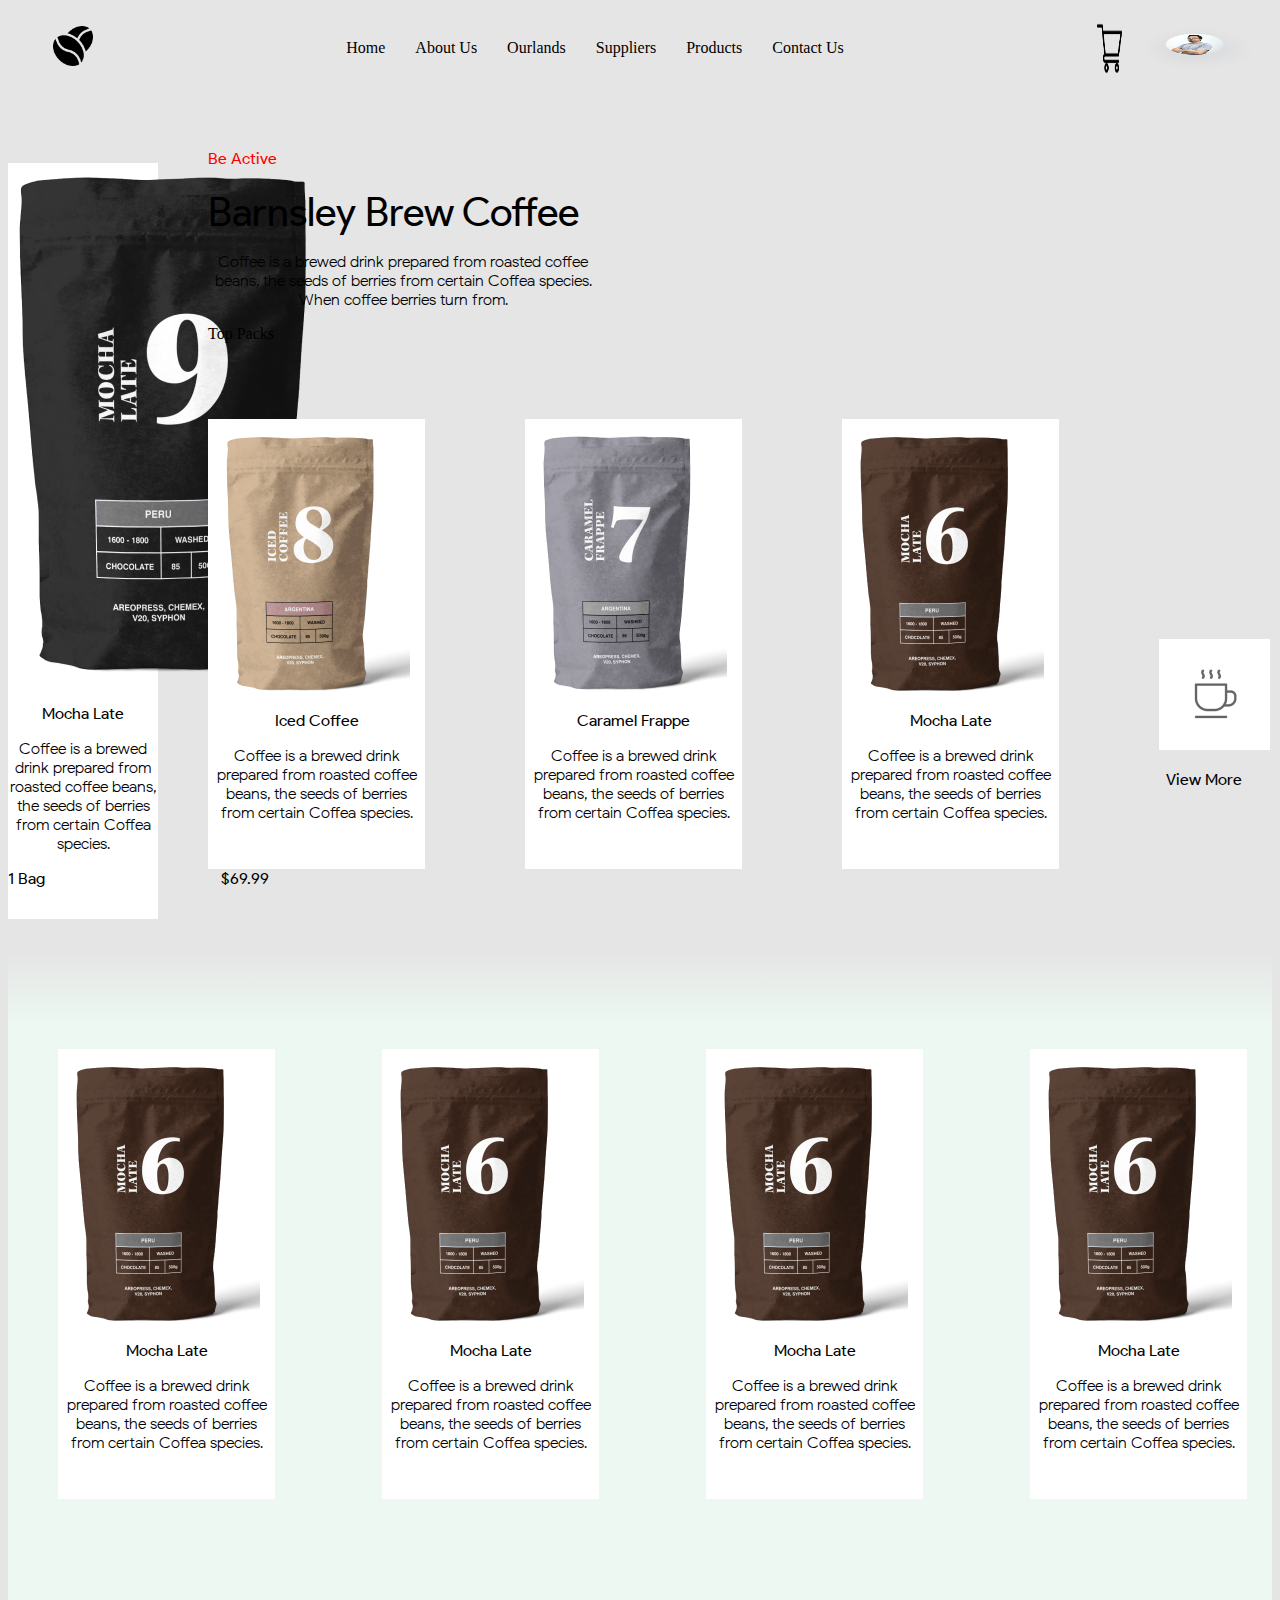
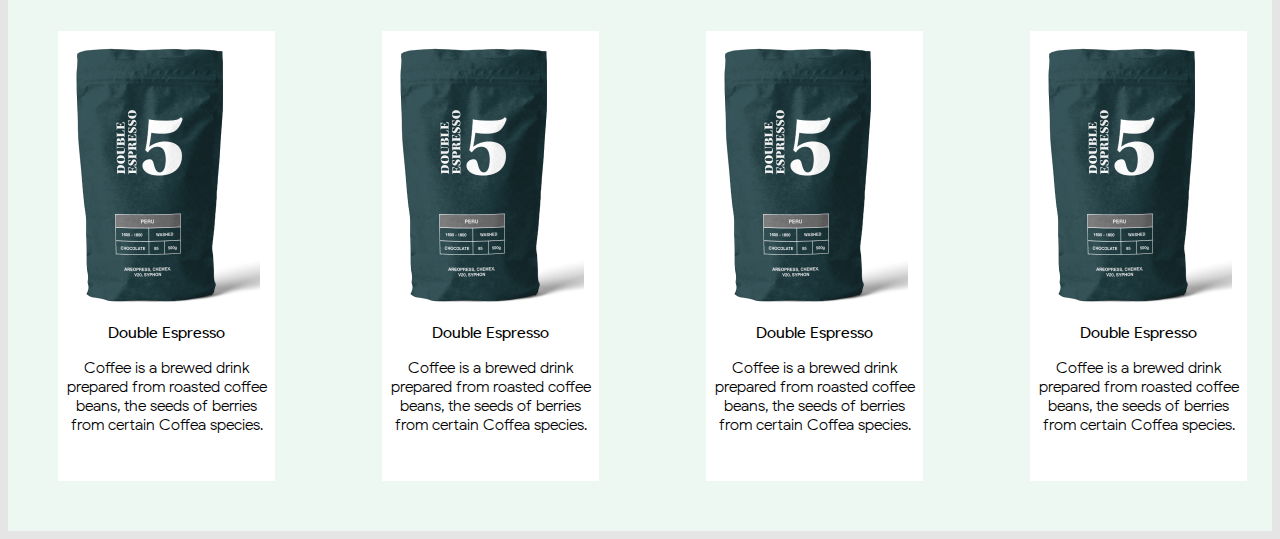
==== commit fa227799: "task1 part2 update 7" ====
--- a/task_1/index.html
+++ b/task_1/index.html
@@ -12,136 +12,136 @@
 <body>  
     <div class="wrapper">
         <div class="header">
-                <div class="coffeebens">
-                <img  src="assets/coffeeBeans.png" alt="coffee beans" class="coffeebensSize" >
+                <div class="coffee-bens">
+                <img  src="assets/coffee-beans.png" alt="coffee beans" class="coffee-bens-size" >
             </div>
-                <div class="allLinksNavBar">
-                    <a class="navItems menueItem  " href="http://" onclick="onMenueItemClick('itemHome')" id="itemHome">Home</a>
-                    <a class="navItems menueItem " href="http://"  onclick="onMenueItemClick('itemAboutUs')" id="itemAboutUs">About Us</a>
-                    <a class="navItems menueItem " href="http://" onclick="onMenueItemClick('itemOurlands')" id="itemOurlands">Ourlands</a>
-                    <a class="navItems menueItem " href="http://" onclick="onMenueItemClick('itemSuppliers')" id="itemSuppliers">Suppliers</a>
-                    <a class="navItems menueItem " href="http://" onclick="onMenueItemClick('itemProducts')" id="itemProducts">Products</a>
-                    <a class="navItems menueItem" href="http://" onclick="onMenueItemClick('itemContactUs')" id="itemContactUs">Contact Us</a>
+                <div class="all-links-navbar">
+                    <a class="nav-items menu-item  " onclick="onMenueItemClick('item-home')" id="item-home">Home</a>
+                    <a class="nav-items menu-item "  onclick="onMenueItemClick('item-about-us')" id="item-about-us">About Us</a>
+                    <a class="nav-items menu-item "  onclick="onMenueItemClick('item-our-lands')" id="item-our-lands">Ourlands</a>
+                    <a class="nav-items menu-item "  onclick="onMenueItemClick('item-suppliers')" id="item-suppliers">Suppliers</a>
+                    <a class="nav-items menu-item "  onclick="onMenueItemClick('item-products')" id="item-products">Products</a>
+                    <a class="nav-items menu-item"   onclick="onMenueItemClick('item-contact-us')" id="item-contact-us">Contact Us</a>
             </div>
-                    <div class="leftHeaderImg">
-                    <img src="assets/shoppingCart.png" alt="shopping cart " class="shoppingCartSize" >
-                    <img  src="assets/profileImage.png" alt="profileImages" class="imgProfile" >
+                    <div class="left-header-img">
+                    <img src="assets/shopping-cart.png" alt="shopping cart " class="shopping-cart-size" >
+                    <img  src="assets/profile-image.png" alt="profileImages" class="img-profile" >
                     </div>
         </div>
         <div class="main">
-            <div class="heroImage">
-            <img  src="assets/mochaLate-9.png" alt="MOCHA LATE">
-            <div class="heroText">
-            <p class="productSansFontt">Mocha Late</p>
-            <p class="googleSansFont">Coffee is a brewed drink prepared 
+            <div class="hero-image">
+            <img  src="assets/mocha-late-9.png" alt="MOCHA LATE">
+            <div class="hero-text">
+            <p class="product-sans-font">Mocha Late</p>
+            <p class="google-sans-font">Coffee is a brewed drink prepared 
                 from roasted coffee beans, the seeds of berries from certain Coffea species.</p>
-            <pre class="productSansFont">1 Bag                                            $69.99</pre>
+            <pre class="product-sans-font">1 Bag                                            $69.99</pre>
             </div>
             </div>
-            <div class="heroBanner">
-                <div class="textBanner">
-                    <p class="textBannerColor">Be Active</p>
-                    <p class="productSansFont titleBarsleyCoffee">Barnsley Brew Coffee</p>
-                    <p class="googleSansFont textBelowBarnsleyCoffee">Coffee is a brewed drink prepared from roasted coffee beans, the seeds of berries from certain
+            <div class="hero-banner">
+                <div class="text-banner">
+                    <p class="text-banner-color">Be Active</p>
+                    <p class="product-sans-font title-barsley-coffee">Barnsley Brew Coffee</p>
+                    <p class="google-sans-font text-below-barnsley-coffee">Coffee is a brewed drink prepared from roasted coffee beans, the seeds of berries from certain
                         Coffea species. When coffee berries turn from.</p>
                     <p >Top Packs</p>
                 </div>
-                <div class="coffeeList">
-                    <div class="coffeeItem">
+                <div class="coffee-list">
+                    <div class="coffee-item">
                         <div>
-                            <img src="assets/icedCoffee.png" alt="Iced coffee">
-                            <p class="productSansFont">Iced Coffee</p>
-                            <p class="googleSansFont">Coffee is a brewed drink prepared 
+                            <img src="assets/iced-coffee.png" alt="Iced coffee">
+                            <p class="product-sans-font">Iced Coffee</p>
+                            <p class="google-sans-font">Coffee is a brewed drink prepared 
                                 from roasted coffee beans, the seeds of berries from certain Coffea species.</p>
                         </div>
                     </div>
-                    <div class="coffeeItem">
+                    <div class="coffee-item">
                         <div>
-                            <img src="assets/caramelFrappe.png" alt="Caramel Frappe">
-                            <p class="productSansFont">Caramel Frappe</p>
-                            <p class="googleSansFont">Coffee is a brewed drink prepared 
+                            <img src="assets/caramel-frappe.png" alt="Caramel Frappe">
+                            <p class="product-sans-font">Caramel Frappe</p>
+                            <p class="google-sans-font">Coffee is a brewed drink prepared 
                                 from roasted coffee beans, the seeds of berries from certain Coffea species.</p>
                         </div>
                     </div>
-                    <div class="coffeeItem">
+                    <div class="coffee-item">
                         <div>
-                            <img src="assets/mochaLate.png" alt="Mocha Late">
-                            <p class="productSansFont">Mocha Late</p>
-                            <p class="googleSansFont">Coffee is a brewed drink prepared 
+                            <img src="assets/mocha-late.png" alt="Mocha Late">
+                            <p class="product-sans-font">Mocha Late</p>
+                            <p class="google-sans-font">Coffee is a brewed drink prepared 
                                 from roasted coffee beans, the seeds of berries from certain Coffea species.</p>
                         </div>
                     </div>
                     <div>
-                        <div class="coffeeItem viewmoreImg" >
-                            <img src="assets/viewMore.png" alt="view more">
-                            <p class="productSansFont">View More</p>
+                        <div class="coffee-item view-more-img" >
+                            <img src="assets/view-more.png" alt="view more">
+                            <p class="product-sans-font">View More</p>
                         </div>
                     </div>
                 </div>
             </div>
         </div>
-        <div class="gridItems">
-            <div class="coffeeItem">
+        <div class="grid-items">
+            <div class="coffee-item">
                 <div>
-                    <img src="assets/mochaLate.png" alt="Mocha Late">
-                    <p class="productSansFont">Mocha Late</p>
-                    <p class="googleSansFont">Coffee is a brewed drink prepared 
+                    <img src="assets/mocha-late.png" alt="Mocha Late">
+                    <p class="product-sans-font">Mocha Late</p>
+                    <p class="google-sans-font">Coffee is a brewed drink prepared 
                         from roasted coffee beans, the seeds of berries from certain Coffea species.</p>
                 </div>
             </div>
-            <div class="coffeeItem">
+            <div class="coffee-item">
                 <div>
-                    <img src="assets/mochaLate.png" alt="Mocha Late">
-                    <p class="productSansFont">Mocha Late</p>
-                    <p class="googleSansFont">Coffee is a brewed drink prepared 
+                    <img src="assets/mocha-late.png" alt="Mocha Late">
+                    <p class="product-sans-font">Mocha Late</p>
+                    <p class="google-sans-font">Coffee is a brewed drink prepared 
                         from roasted coffee beans, the seeds of berries from certain Coffea species.</p>
                 </div>
             </div>
-            <div class="coffeeItem">
+            <div class="coffee-item">
                 <div>
-                    <img src="assets/mochaLate.png" alt="Mocha Late">
-                    <p class="productSansFont">Mocha Late</p>
-                    <p class="googleSansFont">Coffee is a brewed drink prepared 
+                    <img src="assets/mocha-late.png" alt="Mocha Late">
+                    <p class="product-sans-font">Mocha Late</p>
+                    <p class="google-sans-font">Coffee is a brewed drink prepared 
                         from roasted coffee beans, the seeds of berries from certain Coffea species.</p>
                 </div>
             </div>
-            <div class="coffeeItem">
+            <div class="coffee-item">
                 <div>
-                    <img src="assets/mochaLate.png" alt="Mocha Late">
-                    <p class="productSansFont">Mocha Late</p>
-                    <p class="googleSansFont">Coffee is a brewed drink prepared 
+                    <img src="assets/mocha-late.png" alt="Mocha Late">
+                    <p class="product-sans-font">Mocha Late</p>
+                    <p class="google-sans-font">Coffee is a brewed drink prepared 
                         from roasted coffee beans, the seeds of berries from certain Coffea species.</p>
                 </div>
             </div>
-            <div class="coffeeItem">
+            <div class="coffee-item">
                 <div>
-                    <img src="assets/doubleEspresso.png" alt="Double espresso">
-                    <p class="productSansFont">Double Espresso</p>
-                    <p class="googleSansFont">Coffee is a brewed drink prepared 
+                    <img src="assets/double-espresso.png" alt="Double espresso">
+                    <p class="product-sans-font">Double Espresso</p>
+                    <p class="google-sans-font">Coffee is a brewed drink prepared 
                         from roasted coffee beans, the seeds of berries from certain Coffea species.</p>
                 </div>
             </div>
-            <div class="coffeeItem">
+            <div class="coffee-item">
                 <div>
-                    <img src="assets/doubleEspresso.png" alt="Double espresso">
-                    <p class="productSansFont">Double Espresso</p>
-                    <p class="googleSansFont">Coffee is a brewed drink prepared 
+                    <img src="assets/double-espresso.png" alt="Double espresso">
+                    <p class="product-sans-font">Double Espresso</p>
+                    <p class="google-sans-font">Coffee is a brewed drink prepared 
                         from roasted coffee beans, the seeds of berries from certain Coffea species.</p>
                 </div>
             </div>
-            <div class="coffeeItem">
+            <div class="coffee-item">
                 <div>
-                    <img src="assets/doubleEspresso.png" alt="Double espresso">
-                    <p class="productSansFont">Double Espresso</p>
-                    <p class="googleSansFont">Coffee is a brewed drink prepared 
+                    <img src="assets/double-espresso.png" alt="Double espresso">
+                    <p class="product-sans-font">Double Espresso</p>
+                    <p class="google-sans-font">Coffee is a brewed drink prepared 
                         from roasted coffee beans, the seeds of berries from certain Coffea species.</p>
                 </div>
             </div>
-            <div class="coffeeItem">
+            <div class="coffee-item">
                 <div>
-                    <img src="assets/doubleEspresso.png" alt="Double espresso">
-                    <p class="productSansFont">Double Espresso</p>
-                    <p class="googleSansFont">Coffee is a brewed drink prepared 
+                    <img src="assets/double-espresso.png" alt="Double espresso">
+                    <p class="product-sans-font">Double Espresso</p>
+                    <p class="google-sans-font">Coffee is a brewed drink prepared 
                         from roasted coffee beans, the seeds of berries from certain Coffea species.</p>
                 </div>
             </div>
--- a/task_1/style.css
+++ b/task_1/style.css
@@ -8,6 +8,7 @@
   src:
    url(./fonts/FontsFree-Net-ProductSans-Regular.ttf);
 }
+
 body{
   background: #E5E5E5;
 }
@@ -25,11 +26,11 @@
   width: 100%;
 }
 
-.leftHeaderImg{
+.left-header-img{
   display: flex;
 }
 
-.menueItem:hover{
+.menu-item:hover{
   background-color: red;
 }
 
@@ -37,7 +38,7 @@
   background-color: yellow;
 }
 
-.navItems{
+.nav-items{
   margin: 15px;
   text-decoration: none;
 }
@@ -48,70 +49,70 @@
   padding: 0 0 32px 0;
 }
 
-.allLinksNavBar{
+.all-links-navbar{
   display: flex;
 }
 
-.heroImage{
+.hero-image{
   background-color: white;
   margin: 75px 0 0 0;
   min-width: 150px;
 }
 
-.imgProfile{
+.img-profile{
   height: 55px;
   min-width: 150px;
 }
 
-.shoppingCartSize{
+.shopping-cart-size{
   width: 25px;
 }
 
-.coffeebensSize{
+.coffee-bens-size{
   width: 40px;
 }
 
-.heroText{
+.hero-text{
   text-align: center;
 }
 
-.googleSansFont{
+.google-sans-font{
   font-family: 'google sans';
   text-align: center  ;
 }
 
-.textBelowBarnsleyCoffee{
+.text-below-barnsley-coffee{
   width: 390px;
 }
 
-.productSansFont{
+.product-sans-font{
   font-family: "products san";
   text-align: center;
 }
 
-.heroBanner{
+.hero-banner{
   flex: 1;
 }
 
-.textBanner{
+.text-banner{
   margin: 35px 0 0 20px;
   padding: 10px 30px;
 }
 
-.coffeeList{
+.coffee-list{
   align-items: center;
   display: flex;
   justify-content: space-around;
 }
 
-.coffeeItem{
+.coffee-item{
   background-color: white;
   height: 450px;
   margin: 50px;
   width: 217px;
 }
 
-.gridItems{
+.grid-items{
   background: linear-gradient(180deg, rgba(228, 239, 233, 0) 0%, #ECF8F1 6.25%);
   display: grid;
   grid-gap: 32px;
@@ -119,23 +120,22 @@
   padding: 3rem 0 0 0;
 }
 
-.viewmoreImg{
+.view-more-img{
   height: 10px;
   width: 90px;
 }
 
-.textBannerColor{
+.text-banner-color{
  color: red;
  font-family: "products san";
 }
 
-.titleBarsleyCoffee{
+.title-barsley-coffee{
   font-size: 40px;
   margin: 20px 0 0 0;
   text-align: start;
 }
 
-.coffeebens{
+.coffee-bens{
   margin: 0 0 0 45px;
 }
-
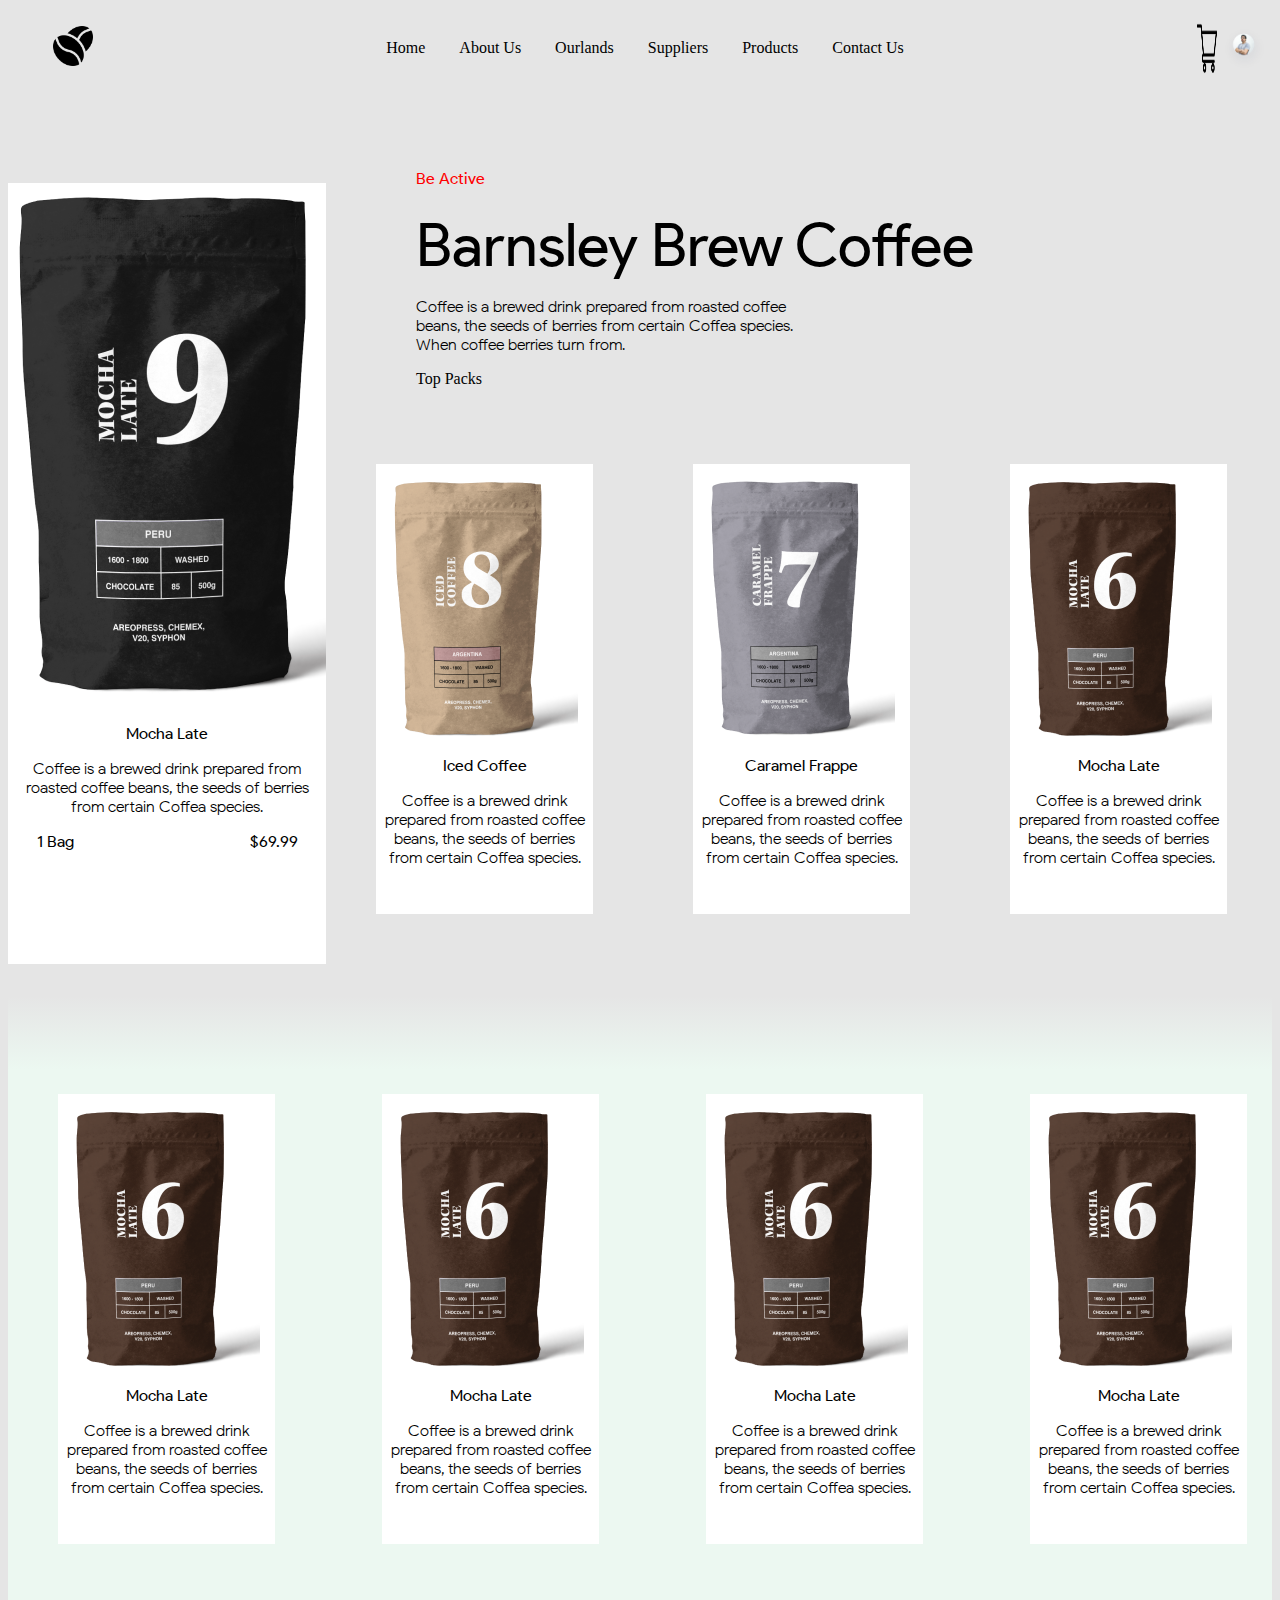
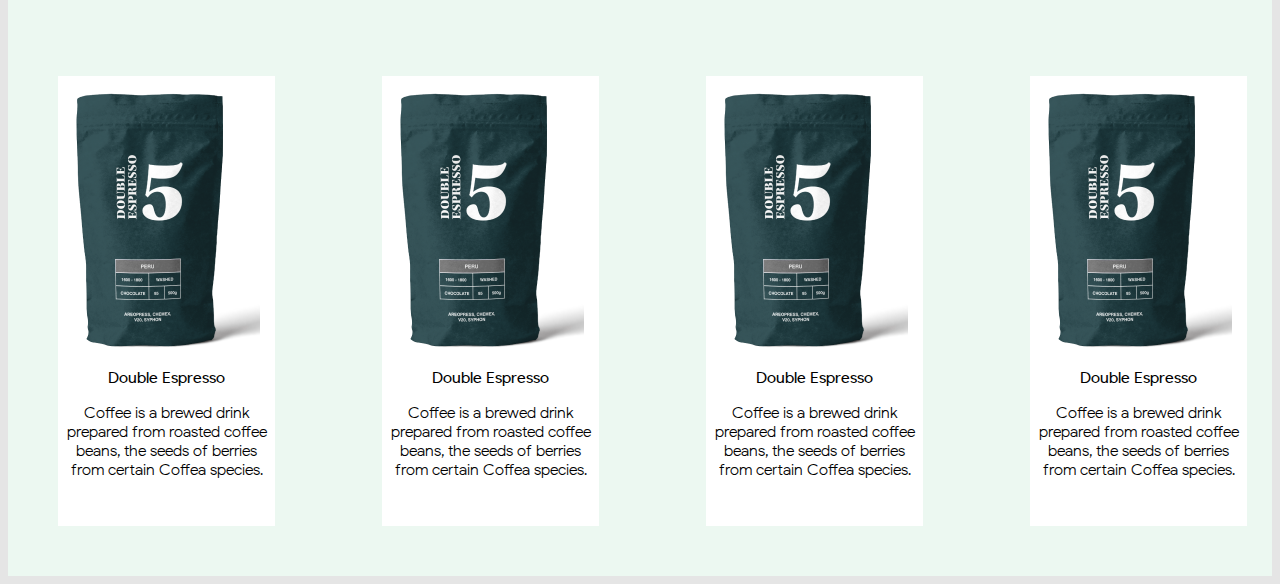
==== commit 0ba27625: "task 1 part 3 update 1" ====
--- a/task_1/index.html
+++ b/task_1/index.html
@@ -1,78 +1,90 @@
 <!DOCTYPE html>
 <html lang="en">
+
 <head>
     <meta charset="UTF-8">
     <meta http-equiv="X-UA-Compatible" content="IE=edge">
     <meta name="viewport" content="width=device-width, initial-scale=1.0">
     <title>Coffee Style</title>
     <link rel="preconnect" href="https://fonts.gstatic.com">
-    <link rel="stylesheet" href="https://stackpath.bootstrapcdn.com/font-awesome/4.7.0/css/font-awesome.min.css" integrity="sha384-wvfXpqpZZVQGK6TAh5PVlGOfQNHSoD2xbE+QkPxCAFlNEevoEH3Sl0sibVcOQVnN" crossorigin="anonymous">
+    <link rel="stylesheet" href="https://stackpath.bootstrapcdn.com/font-awesome/4.7.0/css/font-awesome.min.css"
+        integrity="sha384-wvfXpqpZZVQGK6TAh5PVlGOfQNHSoD2xbE+QkPxCAFlNEevoEH3Sl0sibVcOQVnN" crossorigin="anonymous">
     <link rel="stylesheet" href="./style.css">
 </head>
-<body>  
+
+<body>
     <div class="wrapper">
         <div class="header">
-                <div class="coffee-bens">
-                <img  src="assets/coffee-beans.png" alt="coffee beans" class="coffee-bens-size" >
+            <div class="coffee-bens">
+                <img src="assets/coffee-beans.png" alt="coffee beans"
+                    class="coffee-bens-size margin-right-with-Burger-menu">
             </div>
-                <div class="all-links-navbar">
-                    <a class="nav-items menu-item  " onclick="onMenueItemClick('item-home')" id="item-home">Home</a>
-                    <a class="nav-items menu-item "  onclick="onMenueItemClick('item-about-us')" id="item-about-us">About Us</a>
-                    <a class="nav-items menu-item "  onclick="onMenueItemClick('item-our-lands')" id="item-our-lands">Ourlands</a>
-                    <a class="nav-items menu-item "  onclick="onMenueItemClick('item-suppliers')" id="item-suppliers">Suppliers</a>
-                    <a class="nav-items menu-item "  onclick="onMenueItemClick('item-products')" id="item-products">Products</a>
-                    <a class="nav-items menu-item"   onclick="onMenueItemClick('item-contact-us')" id="item-contact-us">Contact Us</a>
+            <img src="./assets/menu.png" alt="icon menue" class="icon-menu" onclick="clickOnBurgerIcon('toggle')"
+                id="#toggle">
+            <div id="all-links-navbar">
+                <a class="nav-items menu-item  " onclick="onMenueItemClick('item-home')" id="item-home">Home</a>
+                <a class="nav-items menu-item " onclick="onMenueItemClick('item-about-us')" id="item-about-us">About
+                    Us</a>
+                <a class="nav-items menu-item " onclick="onMenueItemClick('item-our-lands')"
+                    id="item-our-lands">Ourlands</a>
+                <a class="nav-items menu-item " onclick="onMenueItemClick('item-suppliers')"
+                    id="item-suppliers">Suppliers</a>
+                <a class="nav-items menu-item " onclick="onMenueItemClick('item-products')"
+                    id="item-products">Products</a>
+                <a class="nav-items menu-item" onclick="onMenueItemClick('item-contact-us')"
+                    id="item-contact-us">Contact Us</a>
             </div>
-                    <div class="left-header-img">
-                    <img src="assets/shopping-cart.png" alt="shopping cart " class="shopping-cart-size" >
-                    <img  src="assets/profile-image.png" alt="profileImages" class="img-profile" >
-                    </div>
+            <div class="left-header-images">
+                <img src="assets/shopping-cart.png" alt="shopping cart " class="shopping-cart-size">
+                <img src="assets/profile-image.png" alt="profileImages" class="img-profile">
+            </div>
         </div>
         <div class="main">
             <div class="hero-image">
-            <img  src="assets/mocha-late-9.png" alt="MOCHA LATE">
-            <div class="hero-text">
-            <p class="product-sans-font">Mocha Late</p>
-            <p class="google-sans-font">Coffee is a brewed drink prepared 
-                from roasted coffee beans, the seeds of berries from certain Coffea species.</p>
-            <pre class="product-sans-font">1 Bag                                            $69.99</pre>
-            </div>
+                <img src="assets/mocha-late-9.png" alt="MOCHA LATE">
+                <div class="hero-text">
+                    <p class="product-sans-font">Mocha Late</p>
+                    <p class="google-sans-font">Coffee is a brewed drink prepared
+                        from roasted coffee beans, the seeds of berries from certain Coffea species.</p>
+                    <pre class="product-sans-font">1 Bag                                            $69.99</pre>
+                </div>
             </div>
             <div class="hero-banner">
                 <div class="text-banner">
                     <p class="text-banner-color">Be Active</p>
                     <p class="product-sans-font title-barsley-coffee">Barnsley Brew Coffee</p>
-                    <p class="google-sans-font text-below-barnsley-coffee">Coffee is a brewed drink prepared from roasted coffee beans, the seeds of berries from certain
+                    <p class="google-sans-font text-below-barnsley-coffee">Coffee is a brewed drink prepared from
+                        roasted coffee beans, the seeds of berries from certain
                         Coffea species. When coffee berries turn from.</p>
-                    <p >Top Packs</p>
+                    <p>Top Packs</p>
                 </div>
                 <div class="coffee-list">
-                    <div class="coffee-item">
+                    <div class="coffee-item ">
                         <div>
                             <img src="assets/iced-coffee.png" alt="Iced coffee">
                             <p class="product-sans-font">Iced Coffee</p>
-                            <p class="google-sans-font">Coffee is a brewed drink prepared 
+                            <p class="google-sans-font">Coffee is a brewed drink prepared
                                 from roasted coffee beans, the seeds of berries from certain Coffea species.</p>
                         </div>
                     </div>
-                    <div class="coffee-item">
+                    <div class="coffee-item caramel-frappe-coffee">
                         <div>
                             <img src="assets/caramel-frappe.png" alt="Caramel Frappe">
                             <p class="product-sans-font">Caramel Frappe</p>
-                            <p class="google-sans-font">Coffee is a brewed drink prepared 
+                            <p class="google-sans-font">Coffee is a brewed drink prepared
                                 from roasted coffee beans, the seeds of berries from certain Coffea species.</p>
                         </div>
                     </div>
-                    <div class="coffee-item">
+                    <div class="coffee-item mocha-late-coffee">
                         <div>
                             <img src="assets/mocha-late.png" alt="Mocha Late">
                             <p class="product-sans-font">Mocha Late</p>
-                            <p class="google-sans-font">Coffee is a brewed drink prepared 
+                            <p class="google-sans-font">Coffee is a brewed drink prepared
                                 from roasted coffee beans, the seeds of berries from certain Coffea species.</p>
                         </div>
                     </div>
                     <div>
-                        <div class="coffee-item view-more-img" >
+                        <div class="coffee-item view-more-img">
                             <img src="assets/view-more.png" alt="view more">
                             <p class="product-sans-font">View More</p>
                         </div>
@@ -85,7 +97,7 @@
                 <div>
                     <img src="assets/mocha-late.png" alt="Mocha Late">
                     <p class="product-sans-font">Mocha Late</p>
-                    <p class="google-sans-font">Coffee is a brewed drink prepared 
+                    <p class="google-sans-font">Coffee is a brewed drink prepared
                         from roasted coffee beans, the seeds of berries from certain Coffea species.</p>
                 </div>
             </div>
@@ -93,7 +105,7 @@
                 <div>
                     <img src="assets/mocha-late.png" alt="Mocha Late">
                     <p class="product-sans-font">Mocha Late</p>
-                    <p class="google-sans-font">Coffee is a brewed drink prepared 
+                    <p class="google-sans-font">Coffee is a brewed drink prepared
                         from roasted coffee beans, the seeds of berries from certain Coffea species.</p>
                 </div>
             </div>
@@ -101,7 +113,7 @@
                 <div>
                     <img src="assets/mocha-late.png" alt="Mocha Late">
                     <p class="product-sans-font">Mocha Late</p>
-                    <p class="google-sans-font">Coffee is a brewed drink prepared 
+                    <p class="google-sans-font">Coffee is a brewed drink prepared
                         from roasted coffee beans, the seeds of berries from certain Coffea species.</p>
                 </div>
             </div>
@@ -109,7 +121,7 @@
                 <div>
                     <img src="assets/mocha-late.png" alt="Mocha Late">
                     <p class="product-sans-font">Mocha Late</p>
-                    <p class="google-sans-font">Coffee is a brewed drink prepared 
+                    <p class="google-sans-font">Coffee is a brewed drink prepared
                         from roasted coffee beans, the seeds of berries from certain Coffea species.</p>
                 </div>
             </div>
@@ -117,7 +129,7 @@
                 <div>
                     <img src="assets/double-espresso.png" alt="Double espresso">
                     <p class="product-sans-font">Double Espresso</p>
-                    <p class="google-sans-font">Coffee is a brewed drink prepared 
+                    <p class="google-sans-font">Coffee is a brewed drink prepared
                         from roasted coffee beans, the seeds of berries from certain Coffea species.</p>
                 </div>
             </div>
@@ -125,7 +137,7 @@
                 <div>
                     <img src="assets/double-espresso.png" alt="Double espresso">
                     <p class="product-sans-font">Double Espresso</p>
-                    <p class="google-sans-font">Coffee is a brewed drink prepared 
+                    <p class="google-sans-font">Coffee is a brewed drink prepared
                         from roasted coffee beans, the seeds of berries from certain Coffea species.</p>
                 </div>
             </div>
@@ -133,7 +145,7 @@
                 <div>
                     <img src="assets/double-espresso.png" alt="Double espresso">
                     <p class="product-sans-font">Double Espresso</p>
-                    <p class="google-sans-font">Coffee is a brewed drink prepared 
+                    <p class="google-sans-font">Coffee is a brewed drink prepared
                         from roasted coffee beans, the seeds of berries from certain Coffea species.</p>
                 </div>
             </div>
@@ -141,7 +153,7 @@
                 <div>
                     <img src="assets/double-espresso.png" alt="Double espresso">
                     <p class="product-sans-font">Double Espresso</p>
-                    <p class="google-sans-font">Coffee is a brewed drink prepared 
+                    <p class="google-sans-font">Coffee is a brewed drink prepared
                         from roasted coffee beans, the seeds of berries from certain Coffea species.</p>
                 </div>
             </div>
--- a/task_1/style.css
+++ b/task_1/style.css
@@ -1,24 +1,25 @@
-@font-face{
-  font-family: "google sans" ;
+@font-face {
+  font-family: "google sans";
   src: url(./fonts/google-sans-cufonfonts-webfont/ProductSans-Light.woff);
 }
 
-@font-face{
-  font-family: "products san" ;
+@font-face {
+  font-family: "products san";
   src:
-   url(./fonts/FontsFree-Net-ProductSans-Regular.ttf);
-}
-
-body{
+    url(./fonts/FontsFree-Net-ProductSans-Regular.ttf);
+}
+
+body {
   background: #E5E5E5;
 }
 
-.wrapper{
-  margin: 0 auto ; 
-  max-width: 1470px;
-}
-
-.header{
+.wrapper {
+  margin: 0 auto;
+  max-width: 1440px;
+  width: 100%;
+}
+
+.header {
   align-items: center;
   display: flex;
   height: 80px;
@@ -26,93 +27,89 @@
   width: 100%;
 }
 
-.left-header-img{
-  display: flex;
-}
-
-.menu-item:hover{
+.left-header-images {
+  display: flex;
+}
+
+.menu-item:hover {
   background-color: red;
 }
 
-.active{
+.active {
   background-color: yellow;
 }
 
-.nav-items{
+.nav-items {
   margin: 15px;
   text-decoration: none;
 }
 
-.main{
-  display: flex;
-  margin: 60px 0 0 0 0;
+.main {
+  display: flex;
+  margin-top: 20px;
   padding: 0 0 32px 0;
-}
-
-.all-links-navbar{
-  display: flex;
-}
-
-.hero-image{
+  width: 100%;
+}
+
+.hero-image {
   background-color: white;
   margin: 75px 0 0 0;
-  min-width: 150px;
-}
-
-.img-profile{
-  height: 55px;
-  min-width: 150px;
-}
-
-.shopping-cart-size{
-  width: 25px;
-}
-
-.coffee-bens-size{
+}
+
+.img-profile {
+  width: 55px;
+}
+
+.shopping-cart-size {
+  width: 20px;
+}
+
+.coffee-bens-size {
   width: 40px;
 }
 
-.hero-text{
+.hero-text {
   text-align: center;
 }
 
-.google-sans-font{
+.google-sans-font {
   font-family: 'google sans';
-  text-align: center  ;
-}
-
-.text-below-barnsley-coffee{
+  text-align: center;
+}
+
+.text-below-barnsley-coffee {
   width: 390px;
-}
-
-.product-sans-font{
+  text-align: left;
+}
+
+.product-sans-font {
   font-family: "products san";
   text-align: center;
 }
 
-.hero-banner{
+.hero-banner {
   flex: 1;
 }
 
-.text-banner{
-  margin: 35px 0 0 20px;
+.text-banner {
+  margin: 35px 0 0 60px;
   padding: 10px 30px;
 }
 
-.coffee-list{
+.coffee-list {
   align-items: center;
   display: flex;
   justify-content: space-around;
 }
 
-.coffee-item{
+.coffee-item {
   background-color: white;
   height: 450px;
   margin: 50px;
   width: 217px;
 }
 
-.grid-items{
+.grid-items {
   background: linear-gradient(180deg, rgba(228, 239, 233, 0) 0%, #ECF8F1 6.25%);
   display: grid;
   grid-gap: 32px;
@@ -120,22 +117,97 @@
   padding: 3rem 0 0 0;
 }
 
-.view-more-img{
+.view-more-img {
   height: 10px;
   width: 90px;
 }
 
-.text-banner-color{
- color: red;
- font-family: "products san";
-}
-
-.title-barsley-coffee{
-  font-size: 40px;
+.text-banner-color {
+  color: red;
+  font-family: "products san";
+}
+
+.all-links-navbar {
+  display: flex;
+}
+
+.title-barsley-coffee {
+  font-size: 60px;
   margin: 20px 0 0 0;
   text-align: start;
 }
 
-.coffee-bens{
+.coffee-bens {
   margin: 0 0 0 45px;
 }
+
+.icon-menu {
+  width: 35px;
+  display: none;
+  margin-left: 10px;
+}
+
+.display-Burger-icon{
+  visibility: visible;
+}
+
+@media screen and (max-width :1250px) {
+  .hero-image {
+    display: none;
+  }
+}
+
+@media screen and (max-width :1050px) {
+  .viewmore {
+    display: none;
+  }
+}
+
+@media screen and (max-width :621px) {
+  .caramel-frappe-coffee {
+    display: none;
+  }
+}
+
+@media screen and (max-width :926px) {
+  .mocha-late-coffee {
+    display: none;
+  }
+}
+
+@media screen and (max-width :500px) {
+  .img-profile {
+    display: none;
+  }
+
+  .shopping-cart-size {
+    display: none;
+  }
+}
+
+@media screen and (max-width :1115px) {
+  #all-links-navbar {
+    display: flex;
+    flex-direction: column;
+    margin-right: 150px;
+    margin-top: 400px;
+    visibility: hidden;
+    width: 100%;
+    z-index: 1;
+  }
+
+  .icon-menu {
+    cursor: pointer;
+    display: inline-block;
+  }
+
+  .nav-items {
+    align-items: center;
+    background-color: rgb(145, 139, 139);
+    border: 1px solid black;
+    color: white;
+    margin: 0;
+    padding: 20px 20px 20px 20px;
+    width: 100%;
+  }
+}
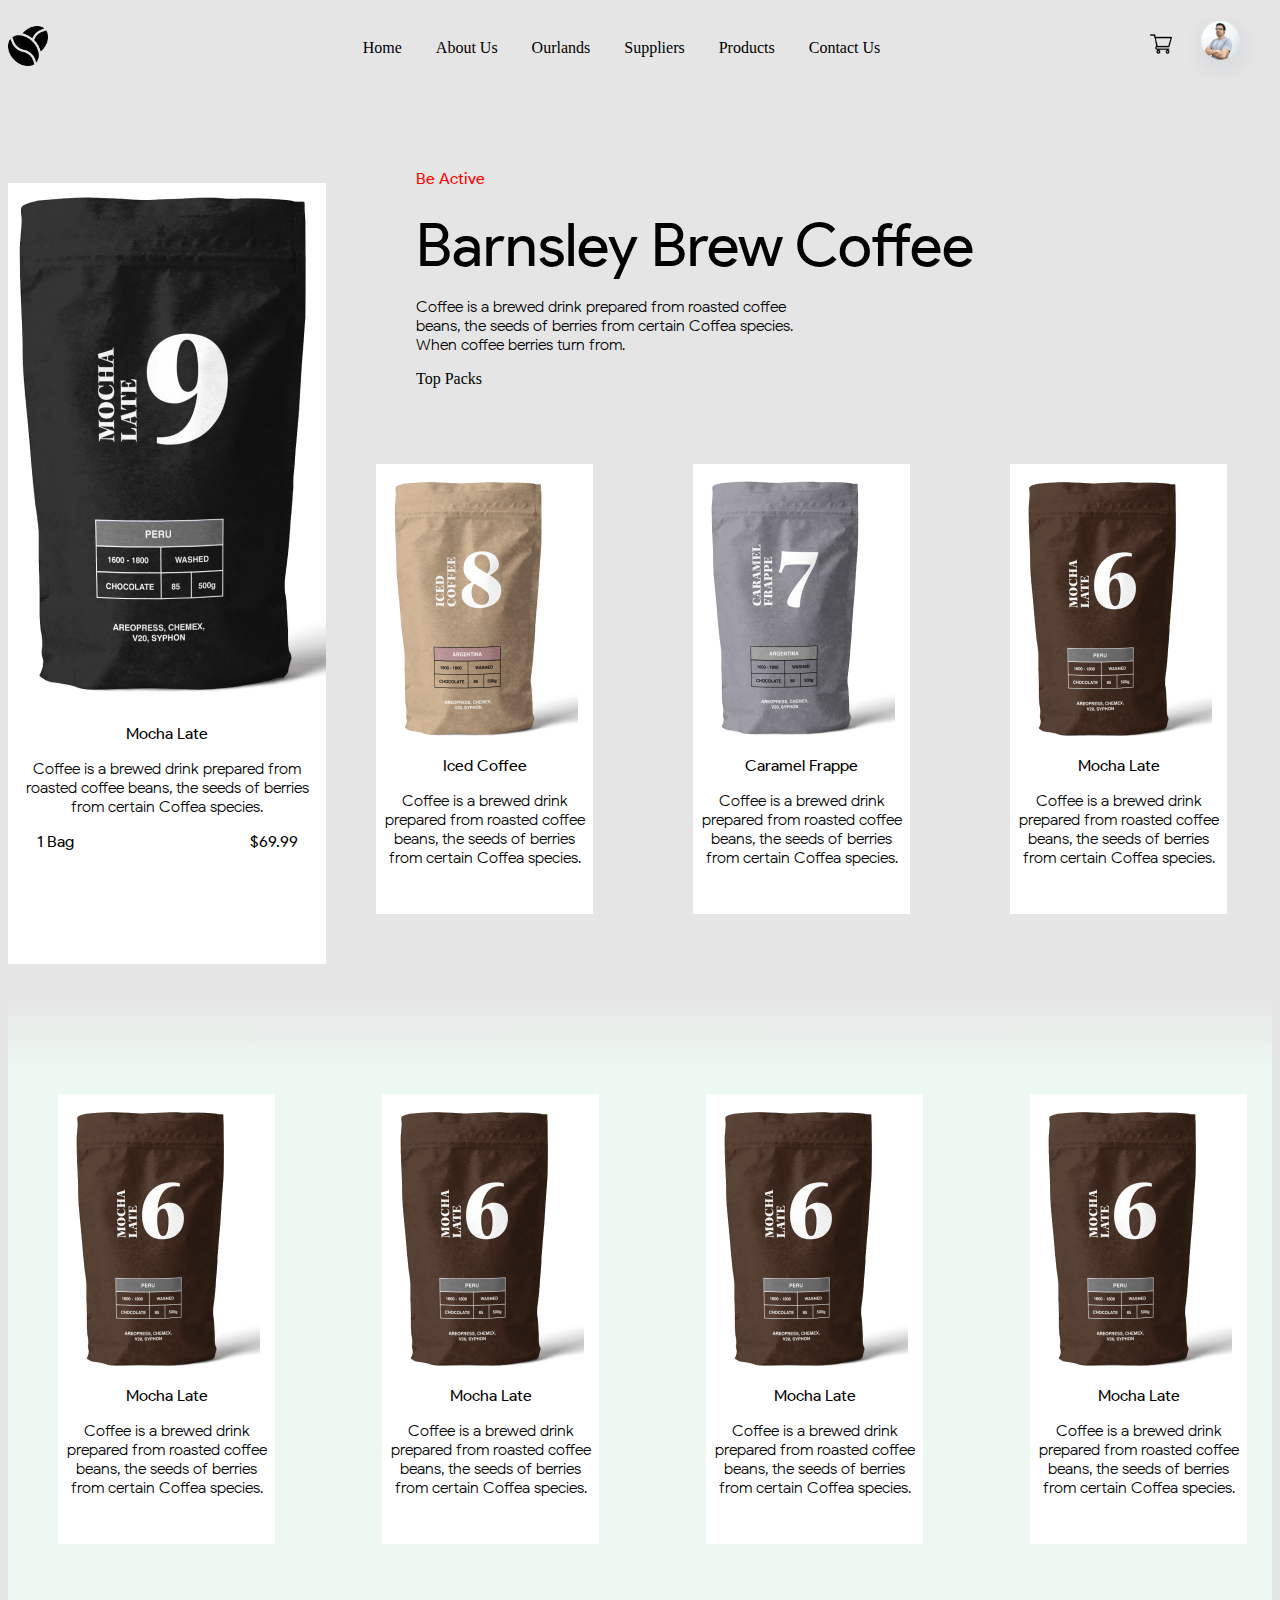
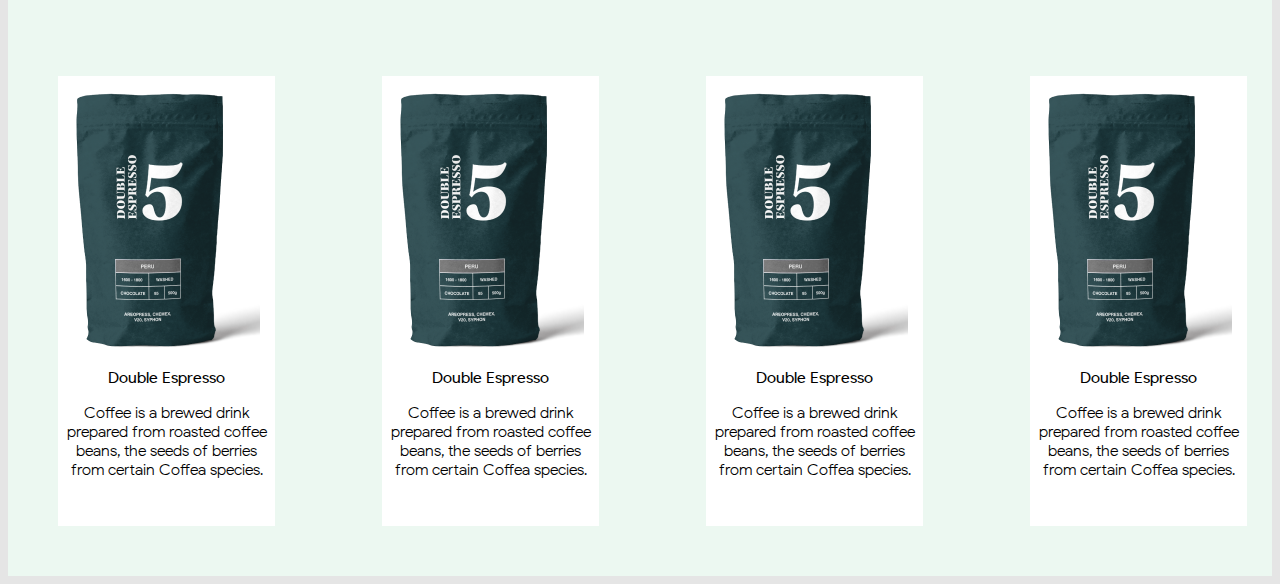
==== commit f6399ab4: "task 1 part 3 update 3" ====
--- a/task_1/index.html
+++ b/task_1/index.html
@@ -1,25 +1,21 @@
 <!DOCTYPE html>
 <html lang="en">
-
 <head>
     <meta charset="UTF-8">
     <meta http-equiv="X-UA-Compatible" content="IE=edge">
     <meta name="viewport" content="width=device-width, initial-scale=1.0">
     <title>Coffee Style</title>
     <link rel="preconnect" href="https://fonts.gstatic.com">
-    <link rel="stylesheet" href="https://stackpath.bootstrapcdn.com/font-awesome/4.7.0/css/font-awesome.min.css"
-        integrity="sha384-wvfXpqpZZVQGK6TAh5PVlGOfQNHSoD2xbE+QkPxCAFlNEevoEH3Sl0sibVcOQVnN" crossorigin="anonymous">
     <link rel="stylesheet" href="./style.css">
 </head>
-
 <body>
     <div class="wrapper">
         <div class="header">
             <div class="coffee-bens">
                 <img src="assets/coffee-beans.png" alt="coffee beans"
-                    class="coffee-bens-size margin-right-with-Burger-menu">
+                    class="coffee-bens-size">
             </div>
-            <img src="./assets/menu.png" alt="icon menue" class="icon-menu" onclick="clickOnBurgerIcon('toggle')"
+            <img src="./assets/menu.png" alt="icon menu" class="icon-menu" onclick="handleBurgerIconClick('toggle')"
                 id="#toggle">
             <div id="all-links-navbar">
                 <a class="nav-items menu-item  " onclick="onMenueItemClick('item-home')" id="item-home">Home</a>
@@ -36,12 +32,12 @@
             </div>
             <div class="left-header-images">
                 <img src="assets/shopping-cart.png" alt="shopping cart " class="shopping-cart-size">
-                <img src="assets/profile-image.png" alt="profileImages" class="img-profile">
+                <img src="assets/profile-image.png" alt="profile image" class="profile-image">
             </div>
         </div>
         <div class="main">
             <div class="hero-image">
-                <img src="assets/mocha-late-9.png" alt="MOCHA LATE">
+                <img src="assets/mocha-late-large.png" alt="mocha late">
                 <div class="hero-text">
                     <p class="product-sans-font">Mocha Late</p>
                     <p class="google-sans-font">Coffee is a brewed drink prepared
@@ -61,7 +57,7 @@
                 <div class="coffee-list">
                     <div class="coffee-item ">
                         <div>
-                            <img src="assets/iced-coffee.png" alt="Iced coffee">
+                            <img src="assets/iced-coffee.png" alt="iced coffee">
                             <p class="product-sans-font">Iced Coffee</p>
                             <p class="google-sans-font">Coffee is a brewed drink prepared
                                 from roasted coffee beans, the seeds of berries from certain Coffea species.</p>
@@ -69,7 +65,7 @@
                     </div>
                     <div class="coffee-item caramel-frappe-coffee">
                         <div>
-                            <img src="assets/caramel-frappe.png" alt="Caramel Frappe">
+                            <img src="assets/caramel-frappe.png" alt="caramel frappe">
                             <p class="product-sans-font">Caramel Frappe</p>
                             <p class="google-sans-font">Coffee is a brewed drink prepared
                                 from roasted coffee beans, the seeds of berries from certain Coffea species.</p>
@@ -77,7 +73,7 @@
                     </div>
                     <div class="coffee-item mocha-late-coffee">
                         <div>
-                            <img src="assets/mocha-late.png" alt="Mocha Late">
+                            <img src="assets/mocha-late.png" alt="mocha late">
                             <p class="product-sans-font">Mocha Late</p>
                             <p class="google-sans-font">Coffee is a brewed drink prepared
                                 from roasted coffee beans, the seeds of berries from certain Coffea species.</p>
@@ -95,7 +91,7 @@
         <div class="grid-items">
             <div class="coffee-item">
                 <div>
-                    <img src="assets/mocha-late.png" alt="Mocha Late">
+                    <img src="assets/mocha-late.png" alt="mocha late">
                     <p class="product-sans-font">Mocha Late</p>
                     <p class="google-sans-font">Coffee is a brewed drink prepared
                         from roasted coffee beans, the seeds of berries from certain Coffea species.</p>
@@ -103,7 +99,7 @@
             </div>
             <div class="coffee-item">
                 <div>
-                    <img src="assets/mocha-late.png" alt="Mocha Late">
+                    <img src="assets/mocha-late.png" alt="mocha late">
                     <p class="product-sans-font">Mocha Late</p>
                     <p class="google-sans-font">Coffee is a brewed drink prepared
                         from roasted coffee beans, the seeds of berries from certain Coffea species.</p>
@@ -111,7 +107,7 @@
             </div>
             <div class="coffee-item">
                 <div>
-                    <img src="assets/mocha-late.png" alt="Mocha Late">
+                    <img src="assets/mocha-late.png" alt="mocha late">
                     <p class="product-sans-font">Mocha Late</p>
                     <p class="google-sans-font">Coffee is a brewed drink prepared
                         from roasted coffee beans, the seeds of berries from certain Coffea species.</p>
@@ -119,7 +115,7 @@
             </div>
             <div class="coffee-item">
                 <div>
-                    <img src="assets/mocha-late.png" alt="Mocha Late">
+                    <img src="assets/mocha-late.png" alt="mocha late">
                     <p class="product-sans-font">Mocha Late</p>
                     <p class="google-sans-font">Coffee is a brewed drink prepared
                         from roasted coffee beans, the seeds of berries from certain Coffea species.</p>
@@ -127,7 +123,7 @@
             </div>
             <div class="coffee-item">
                 <div>
-                    <img src="assets/double-espresso.png" alt="Double espresso">
+                    <img src="assets/double-espresso.png" alt="double espresso">
                     <p class="product-sans-font">Double Espresso</p>
                     <p class="google-sans-font">Coffee is a brewed drink prepared
                         from roasted coffee beans, the seeds of berries from certain Coffea species.</p>
@@ -135,7 +131,7 @@
             </div>
             <div class="coffee-item">
                 <div>
-                    <img src="assets/double-espresso.png" alt="Double espresso">
+                    <img src="assets/double-espresso.png" alt="double espresso">
                     <p class="product-sans-font">Double Espresso</p>
                     <p class="google-sans-font">Coffee is a brewed drink prepared
                         from roasted coffee beans, the seeds of berries from certain Coffea species.</p>
@@ -143,7 +139,7 @@
             </div>
             <div class="coffee-item">
                 <div>
-                    <img src="assets/double-espresso.png" alt="Double espresso">
+                    <img src="assets/double-espresso.png" alt="double espresso">
                     <p class="product-sans-font">Double Espresso</p>
                     <p class="google-sans-font">Coffee is a brewed drink prepared
                         from roasted coffee beans, the seeds of berries from certain Coffea species.</p>
@@ -151,7 +147,7 @@
             </div>
             <div class="coffee-item">
                 <div>
-                    <img src="assets/double-espresso.png" alt="Double espresso">
+                    <img src="assets/double-espresso.png" alt="double espresso">
                     <p class="product-sans-font">Double Espresso</p>
                     <p class="google-sans-font">Coffee is a brewed drink prepared
                         from roasted coffee beans, the seeds of berries from certain Coffea species.</p>
--- a/task_1/style.css
+++ b/task_1/style.css
@@ -53,15 +53,18 @@
 
 .hero-image {
   background-color: white;
-  margin: 75px 0 0 0;
-}
-
-.img-profile {
-  width: 55px;
+  margin-top: 75px ;
+}
+
+.profile-image {
+  height: 100px;
+  width: 100px;
 }
 
 .shopping-cart-size {
-  width: 20px;
+  height: 22px;
+  margin-top: 35px;
+  width: 22px;
 }
 
 .coffee-bens-size {
@@ -138,17 +141,12 @@
 }
 
 .coffee-bens {
-  margin: 0 0 0 45px;
+  margin-right: 45px;
 }
 
 .icon-menu {
+  display: none;
   width: 35px;
-  display: none;
-  margin-left: 10px;
-}
-
-.display-Burger-icon{
-  visibility: visible;
 }
 
 @media screen and (max-width :1250px) {
@@ -176,7 +174,7 @@
 }
 
 @media screen and (max-width :500px) {
-  .img-profile {
+  .profile-image {
     display: none;
   }
 
@@ -187,6 +185,7 @@
 
 @media screen and (max-width :1115px) {
   #all-links-navbar {
+    background-color: rgb(145, 139, 139);
     display: flex;
     flex-direction: column;
     margin-right: 150px;
@@ -203,11 +202,13 @@
 
   .nav-items {
     align-items: center;
-    background-color: rgb(145, 139, 139);
     border: 1px solid black;
     color: white;
     margin: 0;
-    padding: 20px 20px 20px 20px;
-    width: 100%;
-  }
-}
+    padding: 20px 0 20px 20px;
+  }
+
+  .text-banner{
+    margin-left: 10px;
+  }
+}
